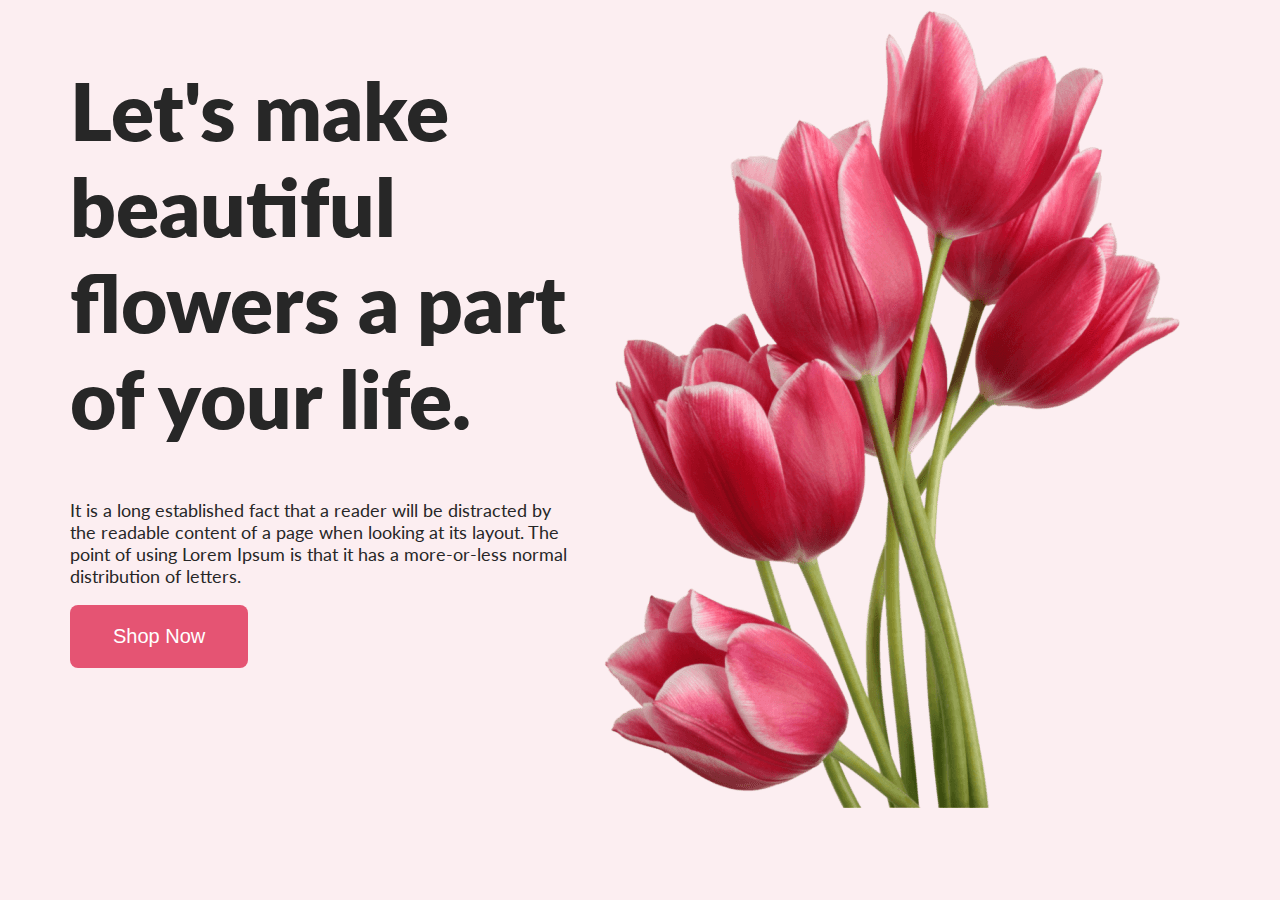
==== index.html @ 2f4981d3 "added all header section" ====
<!DOCTYPE html>
<html lang="en">

<head>
    <meta charset="UTF-8">
    <meta name="viewport" content="width=device-width, initial-scale=1.0">
    <link rel="stylesheet" href="style.css">
    <link rel="preconnect" href="https://fonts.googleapis.com">
    <link rel="preconnect" href="https://fonts.gstatic.com" crossorigin>
    <link
        href="https://fonts.googleapis.com/css2?family=Lato:ital,wght@0,900;1,400;1,700&family=Poppins:wght@800&display=swap"
        rel="stylesheet">
    <title>flower-shop</title>
</head>

<body>
    <main class="main_area">
        <header class="header">
            <div>
                <h1 class="header_title">Let's make beautiful flowers a part of your life.</h1>
                <p class="header_pra">It is a long established fact that a reader will be distracted by the readable content of a page when
                    looking at its layout. The point of using Lorem Ipsum is that it has a more-or-less normal distribution
                    of letters.</p>
                <button class="header_btn">Shop Now</button>
            </div>
            <div>
                <img class="header_img" src="images/pngwing 10.png" alt="">
            </div>
    
        </header>
    
    </main>
</body>

</html>
---- style.css ----
body {
    font-family: 'Lato', sans-serif;
    background: rgba(229, 84, 115, 0.10);
}

.main_area {
   max-width: 1140px;
   margin: 0 auto;
}

.header {
    display: flex;
 
}

.header_title {
    color: #272727;
    font-size: 80px;
    font-weight: 800;
}

.header_pra {
    color: #272727;
    font-size: 18px;
    font-weight: 400;

}

.header_btn {
    color: #FFF;
    font-size: 20px;
    padding: 20px 43px;
    border-radius: 8px;
    background: #E55473;
    border: none;
}

.header_img {
    width: 635px;
    height: 800px;
}
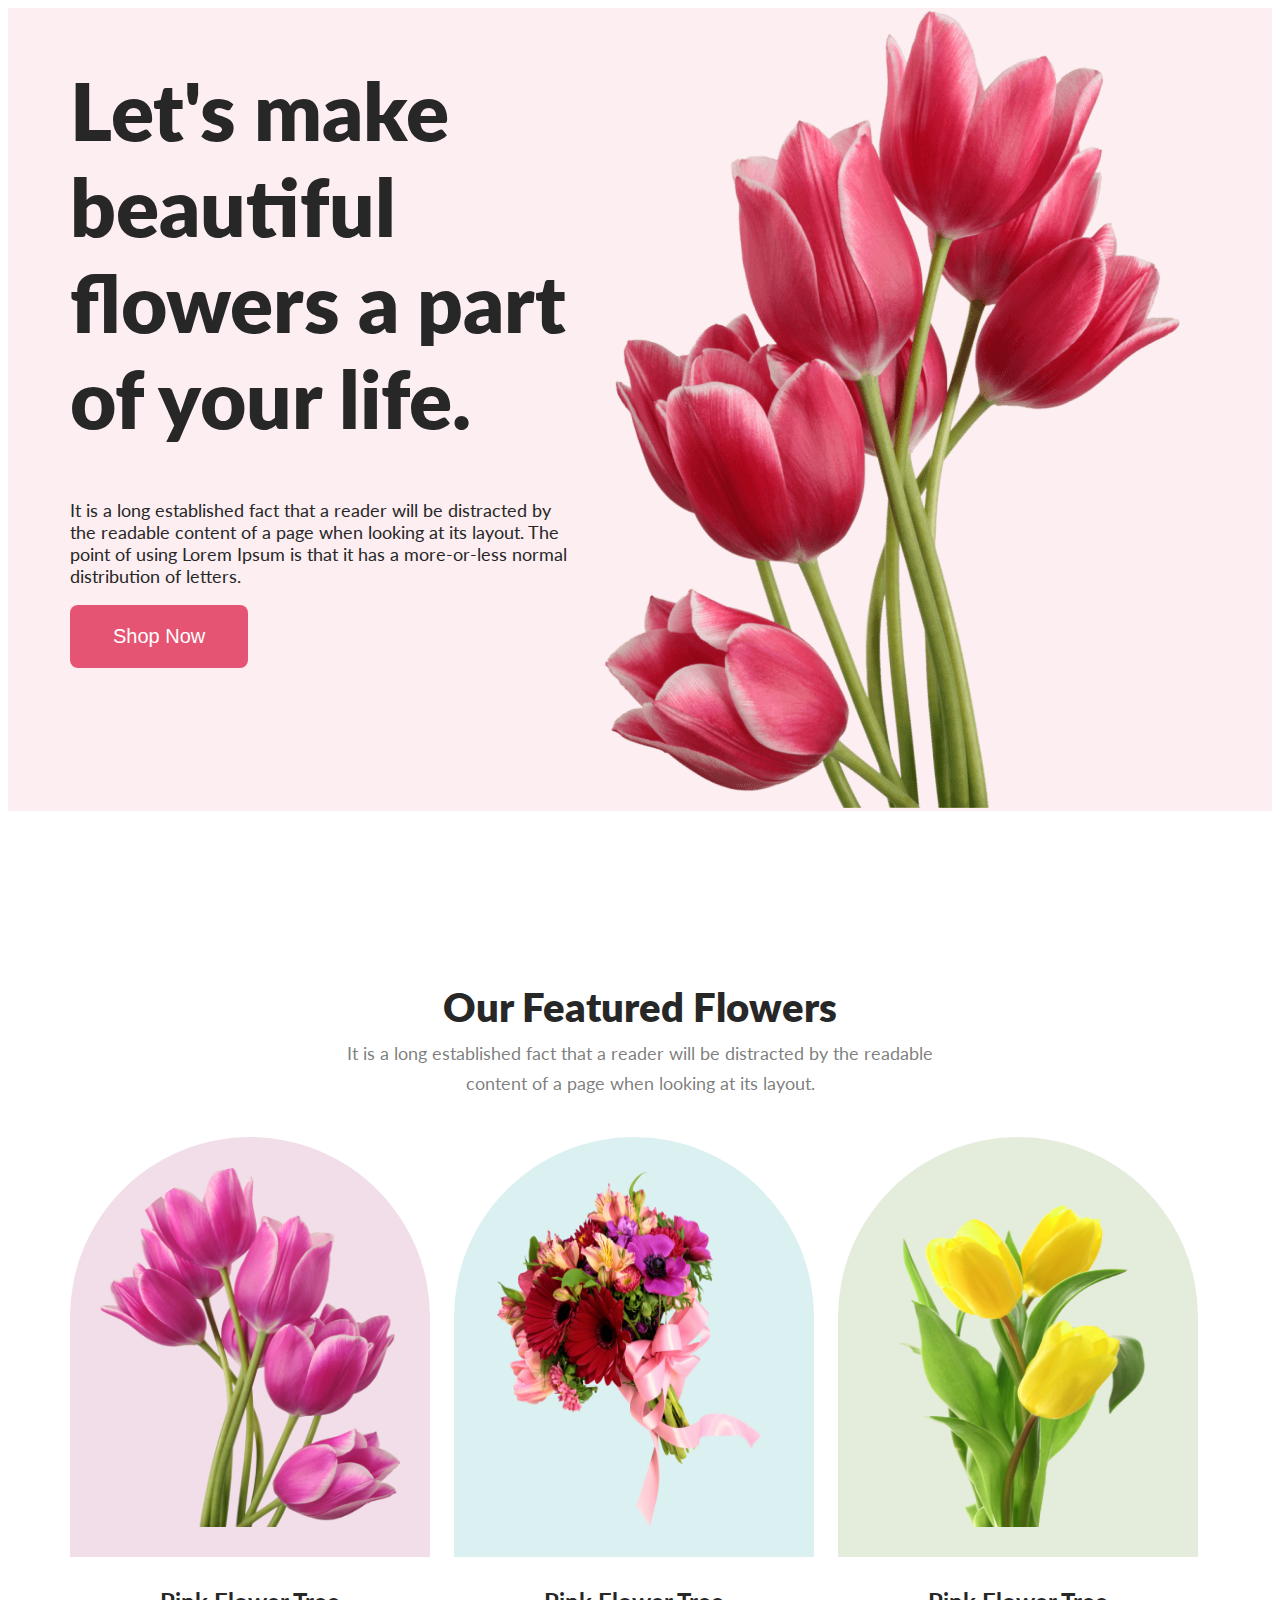
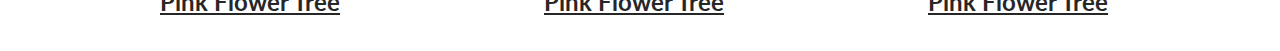
==== commit b60a69d7: "added  Our Featured Flowers section" ====
--- a/index.html
+++ b/index.html
@@ -14,21 +14,54 @@
 </head>
 
 <body>
-    <main class="main_area">
-        <header class="header">
+    <!-- header section area start-->
+    <header class="head">
+        <div class="header">
             <div>
                 <h1 class="header_title">Let's make beautiful flowers a part of your life.</h1>
-                <p class="header_pra">It is a long established fact that a reader will be distracted by the readable content of a page when
-                    looking at its layout. The point of using Lorem Ipsum is that it has a more-or-less normal distribution
+                <p class="header_pra">It is a long established fact that a reader will be distracted by the readable
+                    content of a page when
+                    looking at its layout. The point of using Lorem Ipsum is that it has a more-or-less normal
+                    distribution
                     of letters.</p>
                 <button class="header_btn">Shop Now</button>
             </div>
             <div>
                 <img class="header_img" src="images/pngwing 10.png" alt="">
             </div>
-    
-        </header>
-    
+        </div>
+    </header>
+    <!-- header section area end-->
+
+    <!-- Our Featured Flowers section start-->
+    <main class="main_area">
+        <section class="Featured_section">
+            <div class="Featured_sections">
+                <h3 class="Featured_sections_title">Our Featured Flowers</h3>
+                <p class="Featured_sections_pra">It is a long established fact that a reader will be distracted by the
+                    readable <br> content of a page
+                    when looking at its layout.</p>
+            </div>
+            <div class="Featured_section_image">
+                <div>
+                     <img class="Featured_section_one" src="images/pngwing 6.png" alt="">
+                     <p class="Featured_section_img_pra">Pink Flower Tree</p>
+                </div>
+
+                <div>
+                    <img class="Featured_section_two" src="images/pngwing 5.png" alt="">
+                    <p class="Featured_section_img_pra">Pink Flower Tree</p>
+                </div>
+
+                <div>
+                    <img class="Featured_section_three" src="images/pngwing 7.png" alt="">
+                    <p class="Featured_section_img_pra">Pink Flower Tree</p>
+                </div>
+
+            </div>
+
+        </section>
+
     </main>
 </body>
 
--- a/style.css
+++ b/style.css
@@ -1,17 +1,24 @@
-
 body {
     font-family: 'Lato', sans-serif;
-    background: rgba(229, 84, 115, 0.10);
+
 }
 
 .main_area {
-   max-width: 1140px;
-   margin: 0 auto;
+    max-width: 1140px;
+    margin: 0 auto;
+
+}
+
+.head {
+    background: rgba(229, 84, 115, 0.10);
 }
 
 .header {
     display: flex;
- 
+    max-width: 1140px;
+    margin: 0 auto;
+
+
 }
 
 .header_title {
@@ -39,4 +46,65 @@
 .header_img {
     width: 635px;
     height: 800px;
+}
+
+.Featured_section {
+    margin-top: 172px;
+}
+
+.Featured_sections {
+    text-align: center;
+}
+
+.Featured_sections_title {
+    color: #272727;
+    font-size: 40px;
+    font-weight: 800;
+    margin-bottom: -11px;
+}
+
+.Featured_sections_pra {
+    color: rgba(39, 39, 39, 0.60);
+    font-size: 18px;
+    font-weight: 400;
+    line-height: 30px;
+}
+
+.Featured_section_image {
+    display: flex;
+    gap: 24px;
+    margin-top: 39px;
+}
+
+.Featured_section_one {
+    width: 300px;
+    height: 360px;
+    padding: 30px;
+    border-radius: 300px 300px 0px 0px;
+    background: rgba(167, 33, 98, 0.15);
+}
+
+.Featured_section_two {
+    width: 300px;
+    height: 360px;
+    padding: 30px;
+    border-radius: 300px 300px 0px 0px;
+    background: rgba(5, 151, 160, 0.15);
+}
+
+.Featured_section_three {
+    width: 300px;
+    height: 360px;
+    padding: 30px;
+    border-radius: 300px 300px 0px 0px;
+    background: rgba(71, 125, 17, 0.15);
+}
+
+.Featured_section_img_pra {
+    color: #272727;
+    text-align: center;
+    font-size: 24px;
+    font-weight: 700;
+    line-height: 35px;
+    text-decoration-line: underline;
 }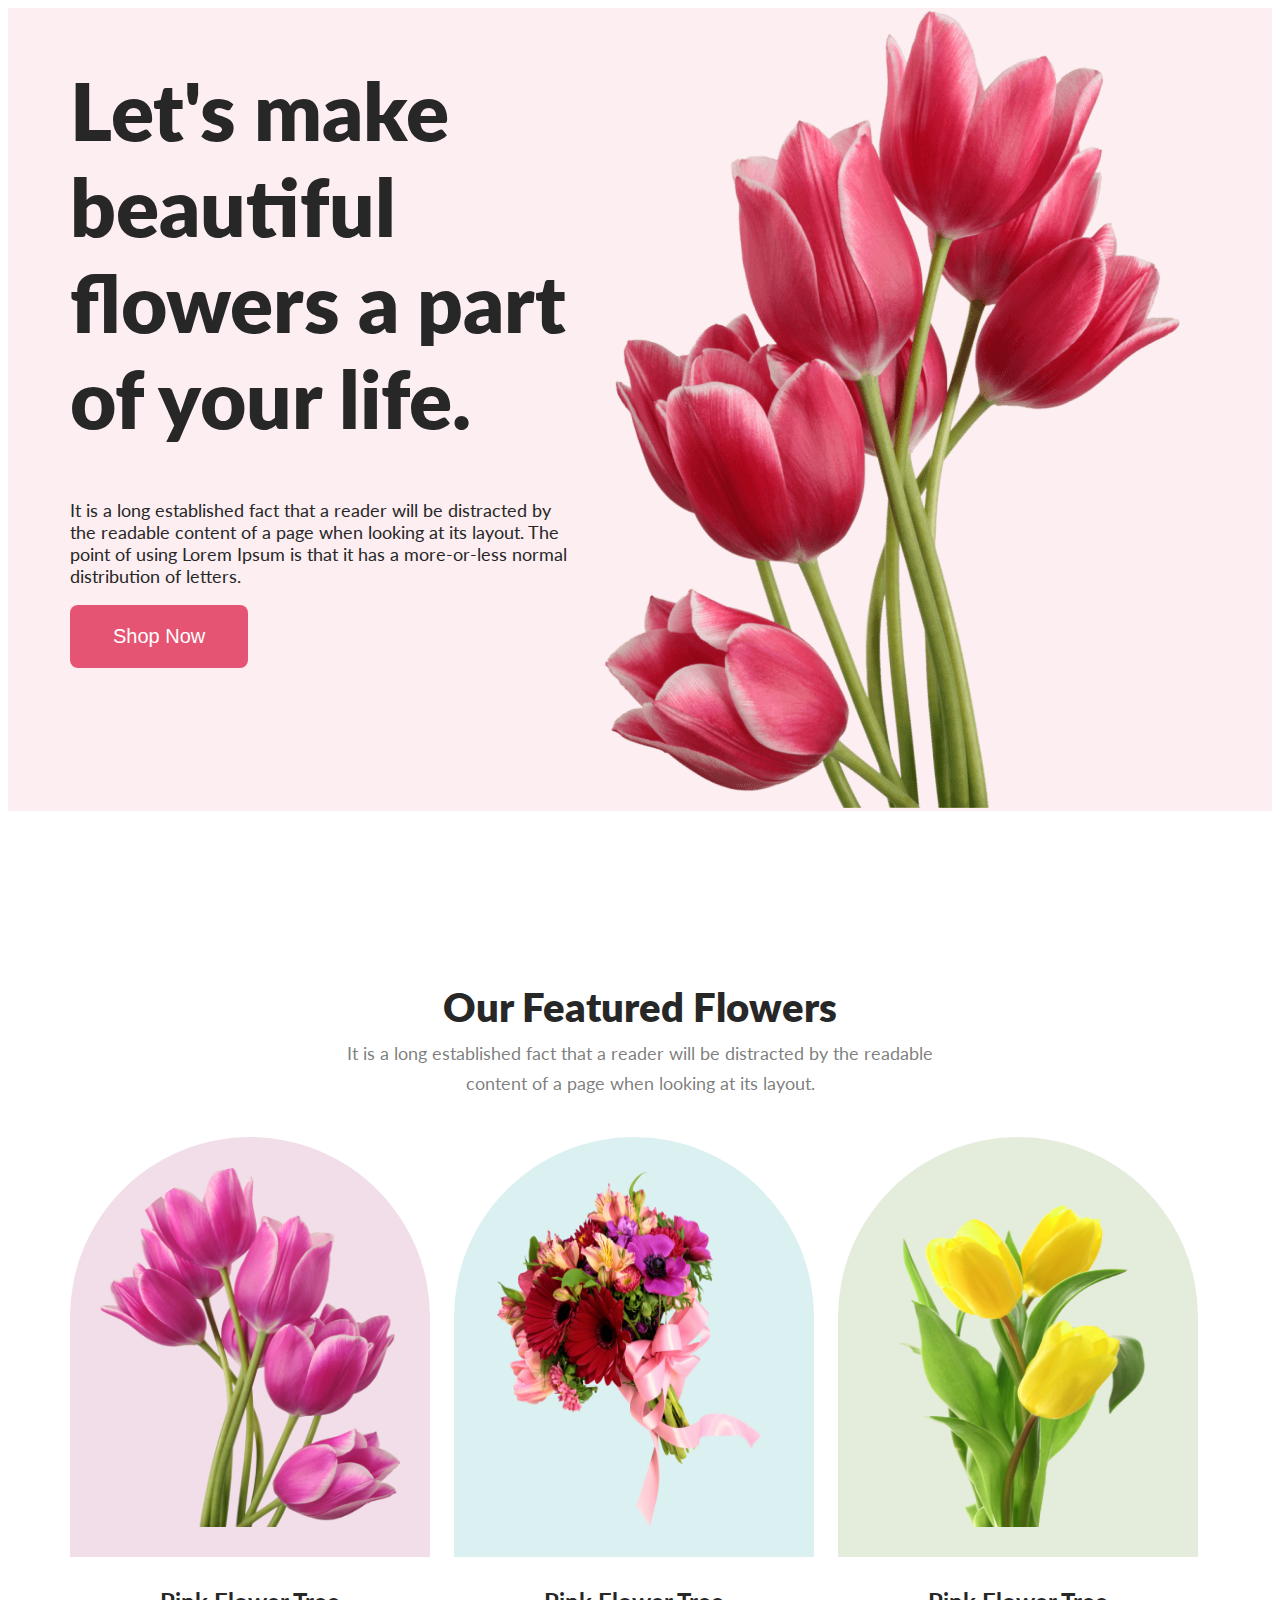
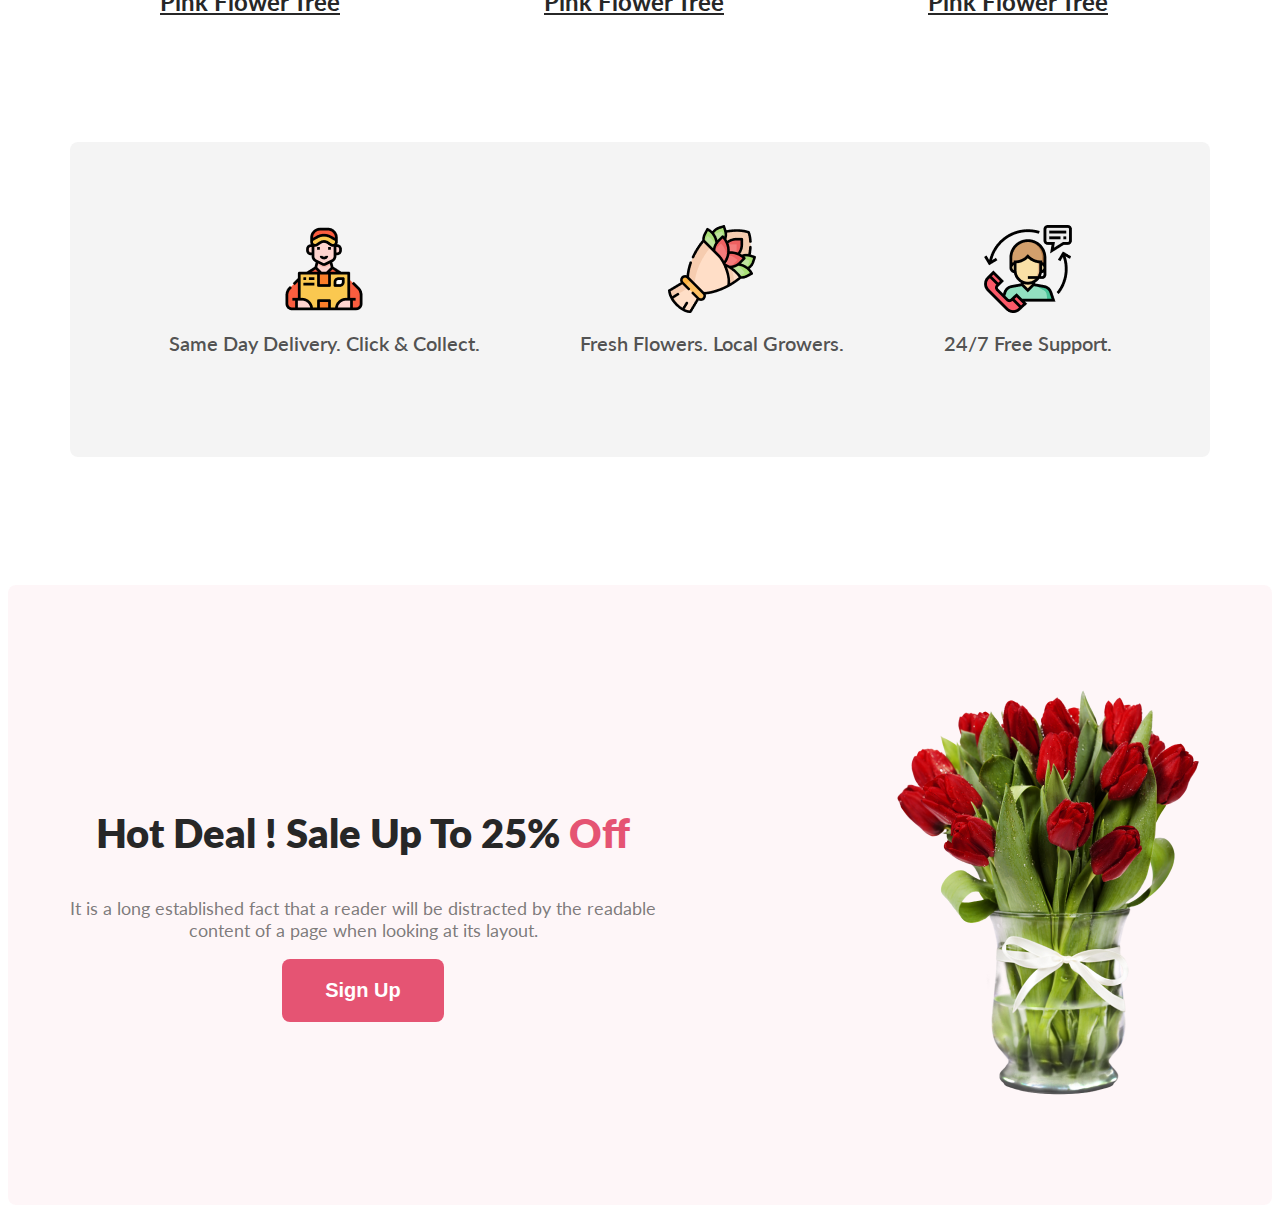
==== commit f2ca7c55: "added Hot Deal section area" ====
--- a/index.html
+++ b/index.html
@@ -44,8 +44,8 @@
             </div>
             <div class="Featured_section_image">
                 <div>
-                     <img class="Featured_section_one" src="images/pngwing 6.png" alt="">
-                     <p class="Featured_section_img_pra">Pink Flower Tree</p>
+                    <img class="Featured_section_one" src="images/pngwing 6.png" alt="">
+                    <p class="Featured_section_img_pra">Pink Flower Tree</p>
                 </div>
 
                 <div>
@@ -57,12 +57,47 @@
                     <img class="Featured_section_three" src="images/pngwing 7.png" alt="">
                     <p class="Featured_section_img_pra">Pink Flower Tree</p>
                 </div>
+            </div>
+        </section>
+        <!-- Our Featured Flowers section end-->
+        <!-- Same Day Delivery section start -->
+        <section class="same_delivery_section">
+            <div class="same_delivery_sections">
+                <div class="same_delivery">
+                    <img class="same_delivery_sections_img" src="images/Group 57.png" alt="">
+                    <p class="same_delivery_sections_pra">Same Day Delivery. Click & Collect.</p>
+                </div>
+                <div class="same_delivery">
+                    <img class="same_delivery_sections_img" src="images/Group 58.png" alt="">
+                    <p class="same_delivery_sections_pra">Fresh Flowers. Local Growers.</p>
+                </div>
+                <div class="same_delivery">
+                    <img class="same_delivery_sections_img" src="images/Group 59.png" alt="">
+                    <p class="same_delivery_sections_pra">24/7 Free Support.</p>
+                </div>
 
             </div>
+        </section>
+        <!-- Same Day Delivery section end -->
+    </main>
+    <!-- Hot Deal section area start  -->
+    <section class="hot_deal">
+        <div class="hot_deals">
+            <div class="hot_deal_area">
+                <h3 class="hot_deal_title">Hot Deal ! Sale Up To 25% <span class="hot_deal_off">Off</span></h3>
+                <p class="hot_deal_pra">It is a long established fact that a reader will be distracted by the readable <br> content of a page
+                    when looking at its layout.</p>
+                <button class="hot_deal_btn">Sign Up</button>
+            </div>
+            <div>
+                <img src="images/pngwing 8.png" alt="">
+            </div>
+        </div>
 
-        </section>
+    </section>
+    <!-- Hot Deal section area end  -->
 
-    </main>
+
 </body>
 
 </html>--- a/style.css
+++ b/style.css
@@ -107,4 +107,83 @@
     font-weight: 700;
     line-height: 35px;
     text-decoration-line: underline;
+}
+
+.same_delivery_section {
+    margin-top: 99px;
+    border-radius: 8px;
+    background: rgba(39, 39, 39, 0.05);
+}
+
+.same_delivery_sections {
+    gap: 100px;
+    height: 315px;
+    display: flex;
+    justify-content: center;
+    align-items: center;
+
+}
+
+.same_delivery {
+    text-align: center;
+}
+
+.same_delivery_sections_img {
+    width: 88px;
+    height: 88px;
+    margin-bottom: -5px;
+}
+
+.same_delivery_sections_pra {
+    color: rgba(39, 39, 39, 0.80);
+    text-align: center;
+    font-size: 20px;
+    font-weight: 600;
+}
+
+.hot_deal {
+    margin-top: 128px;
+    border-radius: 8px;
+    background: rgba(229, 84, 115, 0.05);
+}
+
+.hot_deals {
+    display: flex;
+    height: 620px;
+    max-width: 1140px;
+    margin: 0 auto;
+    justify-content: space-between;
+    align-items: center;
+}
+
+.hot_deal_title {
+    color: #272727;
+    font-size: 40px;
+    font-weight: 800;
+}
+.hot_deal_off {
+   color: #E55473;
+}
+
+.hot_deal_area{
+    text-align: center;
+    
+}
+
+.hot_deal_pra {
+    color: rgba(39, 39, 39, 0.60);
+    text-align: center;
+    font-size: 18px;
+    font-weight: 400;
+}
+
+.hot_deal_btn {
+    color: #FFF;
+    font-size: 20px;
+    font-weight: 700;
+    padding: 20px 43px;
+    border-radius: 8px;
+    background: #E55473;
+    border: none;
+    
 }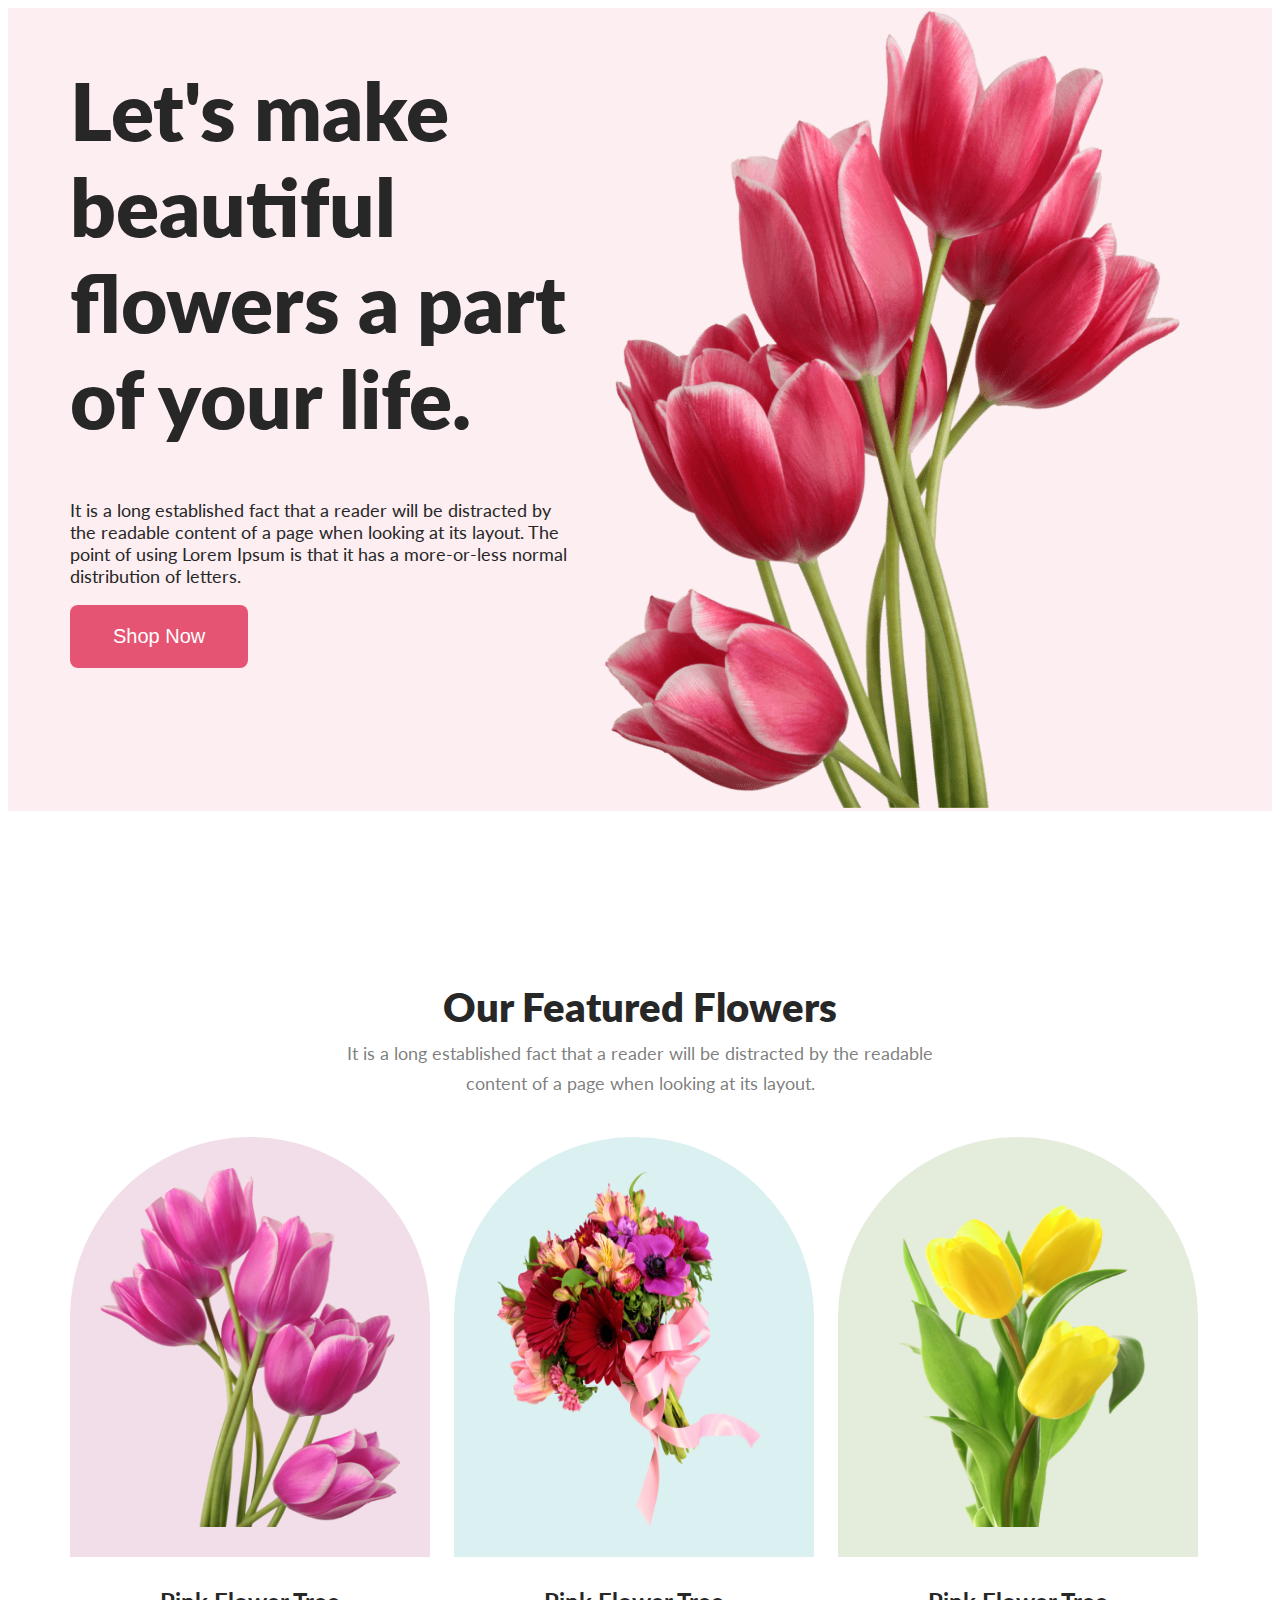
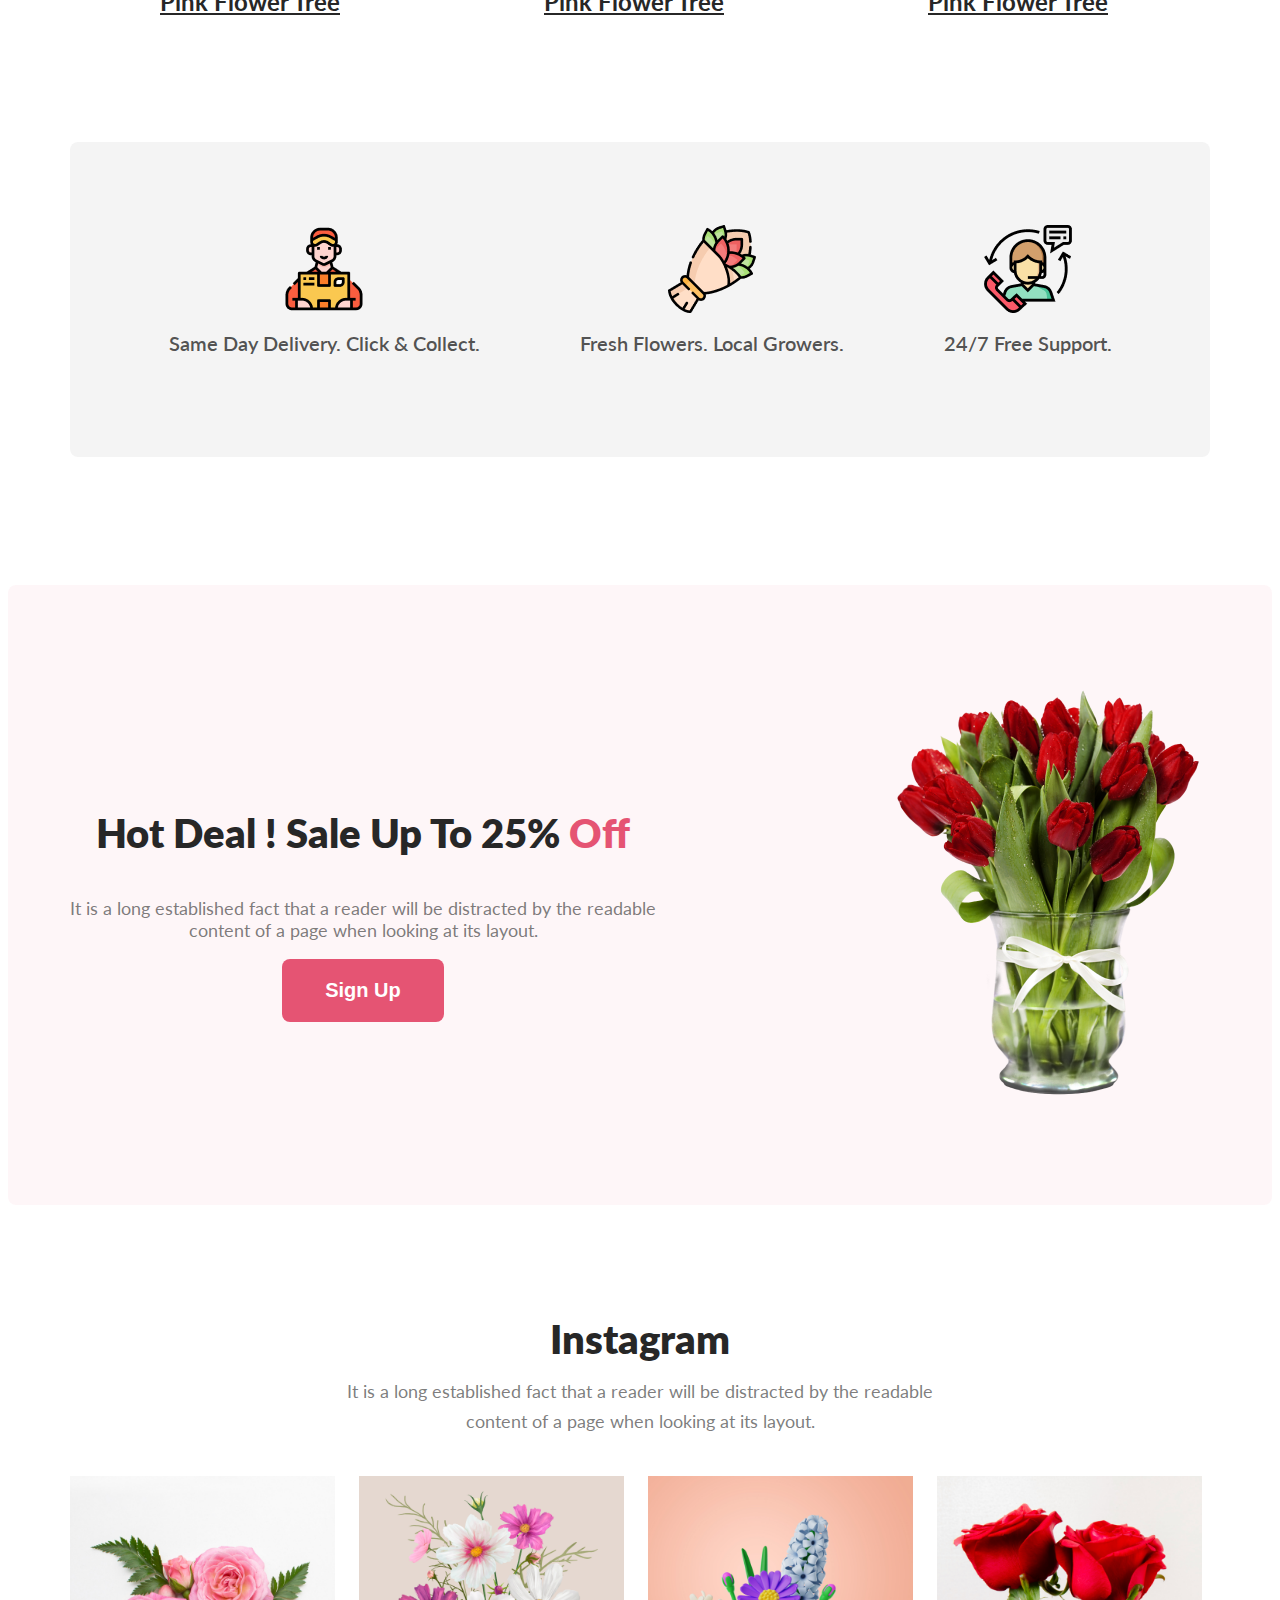
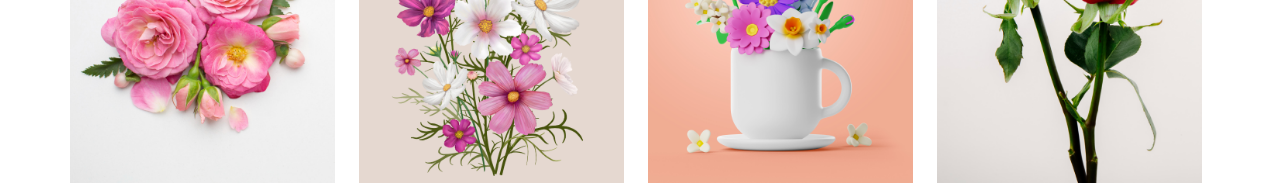
==== commit 0c4c5f8e: "added Instagram section area" ====
--- a/index.html
+++ b/index.html
@@ -97,6 +97,33 @@
     </section>
     <!-- Hot Deal section area end  -->
 
+    <!-- Instagram section area start  -->
+     <section class="instagram_area">
+             <div class="instagram_section">
+                  <h3 class="instagram_section_title">Instagram</h3>
+                  <p class="instagram_section_pra">It is a long established fact that a reader will be distracted by the readable <br> content of a page when looking at its layout.</p>
+             </div>
+             <div class="instagram_section_img">
+                   <div>
+                        <img src="images/Flower 01.png" alt="">
+                   </div>
+                   <div>
+                        <img src="images/Rectangle 4.png" alt="">
+                   </div>
+                   <div>
+                        <img src="images/Rectangle 5.png" alt="">
+                   </div>
+                   <div>
+                        <img src="images/Rectangle 6.png" alt="">
+                   </div>
+             </div>
+     </section>
+    <!-- Instagram section area end  -->
+
+     <!-- Get The Latest Deals section area start  -->
+
+
+     <!-- Get The Latest Deals section area end  -->
 
 </body>
 
--- a/style.css
+++ b/style.css
@@ -186,4 +186,35 @@
     background: #E55473;
     border: none;
     
+}
+.instagram_area{
+    max-width: 1140px;
+    margin: 0 auto;
+}
+.instagram_section{
+    margin-top: 110px;
+}
+.instagram_section_title{
+    color: #272727;
+    text-align: center;
+    font-size: 40px;
+    font-weight: 800;
+    margin-bottom: -5px;
+}
+.instagram_section_pra{
+    color: rgba(39, 39, 39, 0.60);
+    text-align: center;
+    font-size: 18px;
+    font-weight: 400;
+    line-height: 30px;
+    margin-bottom: 40px;
+}
+.instagram_section_img{
+    display: flex;
+    gap: 24px;
+}
+.instagram_section_img img{
+    width: 265px;
+    height: auto;
+  
 }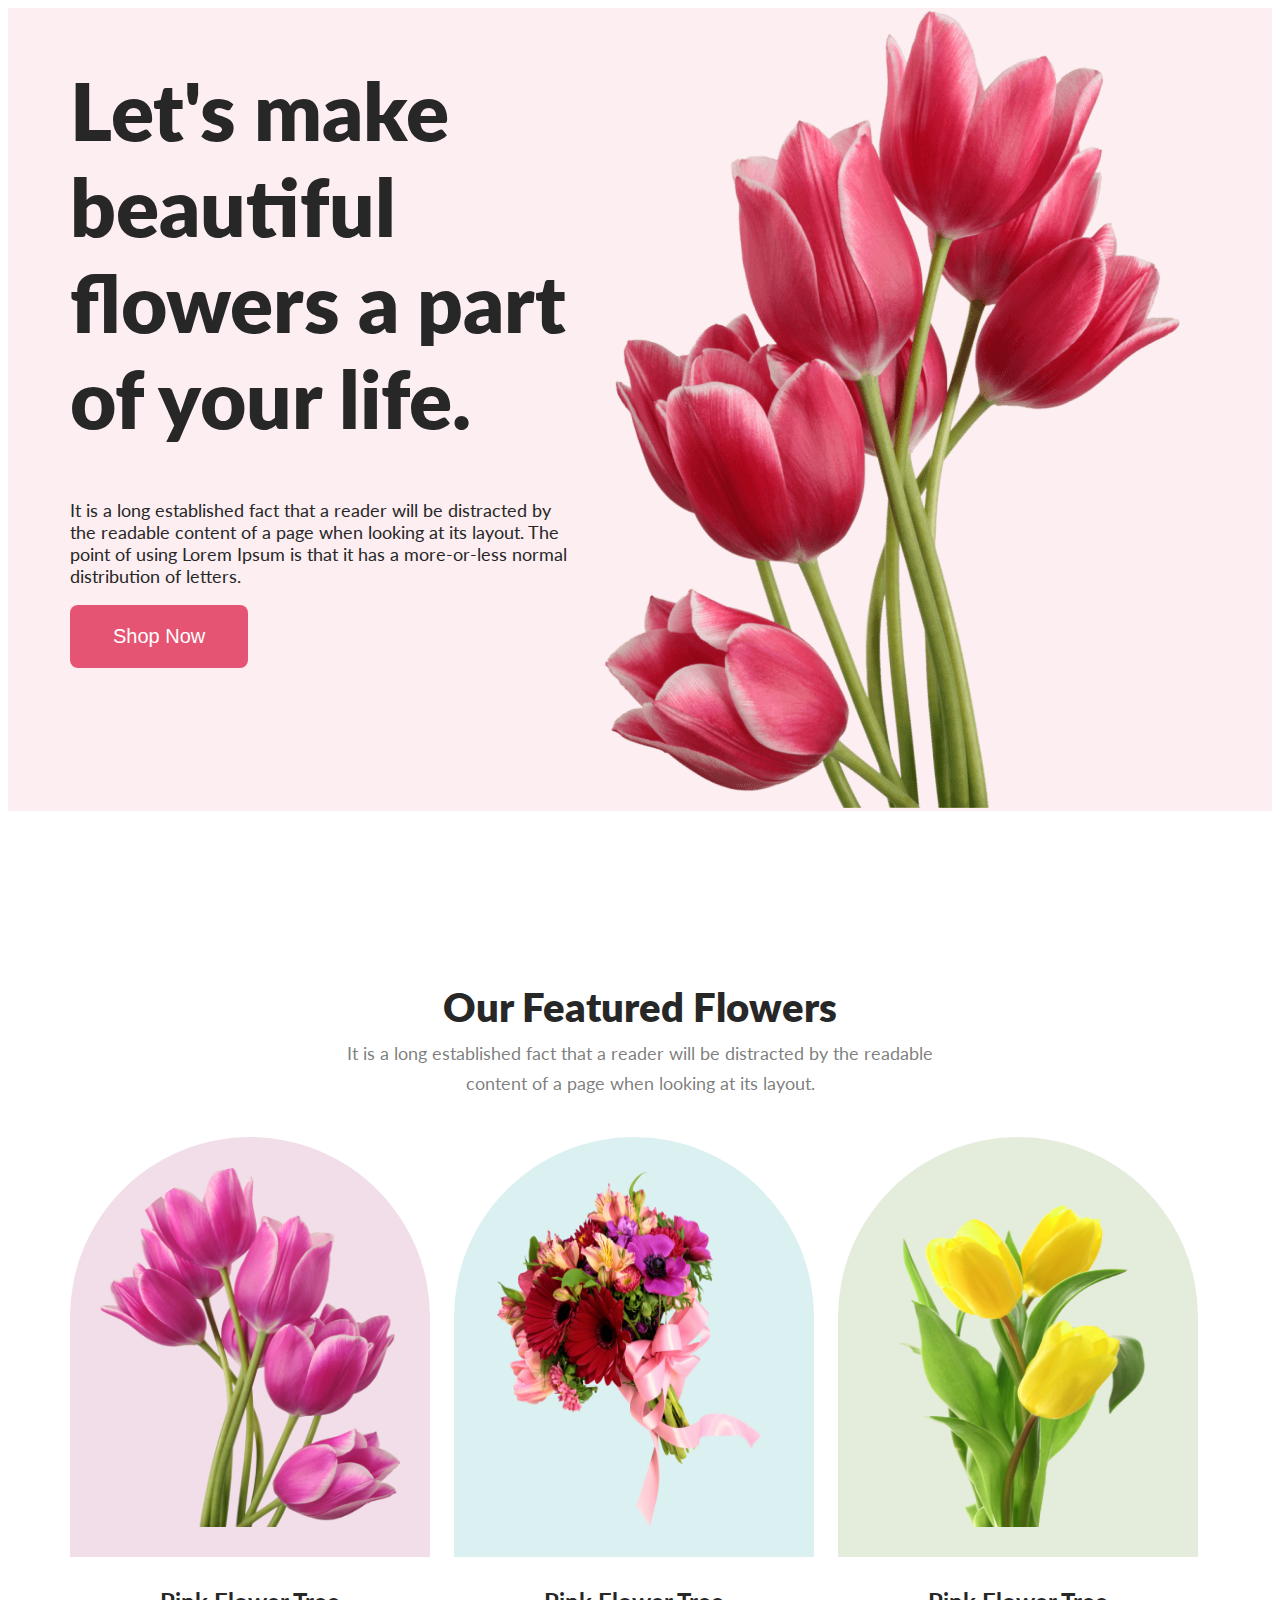
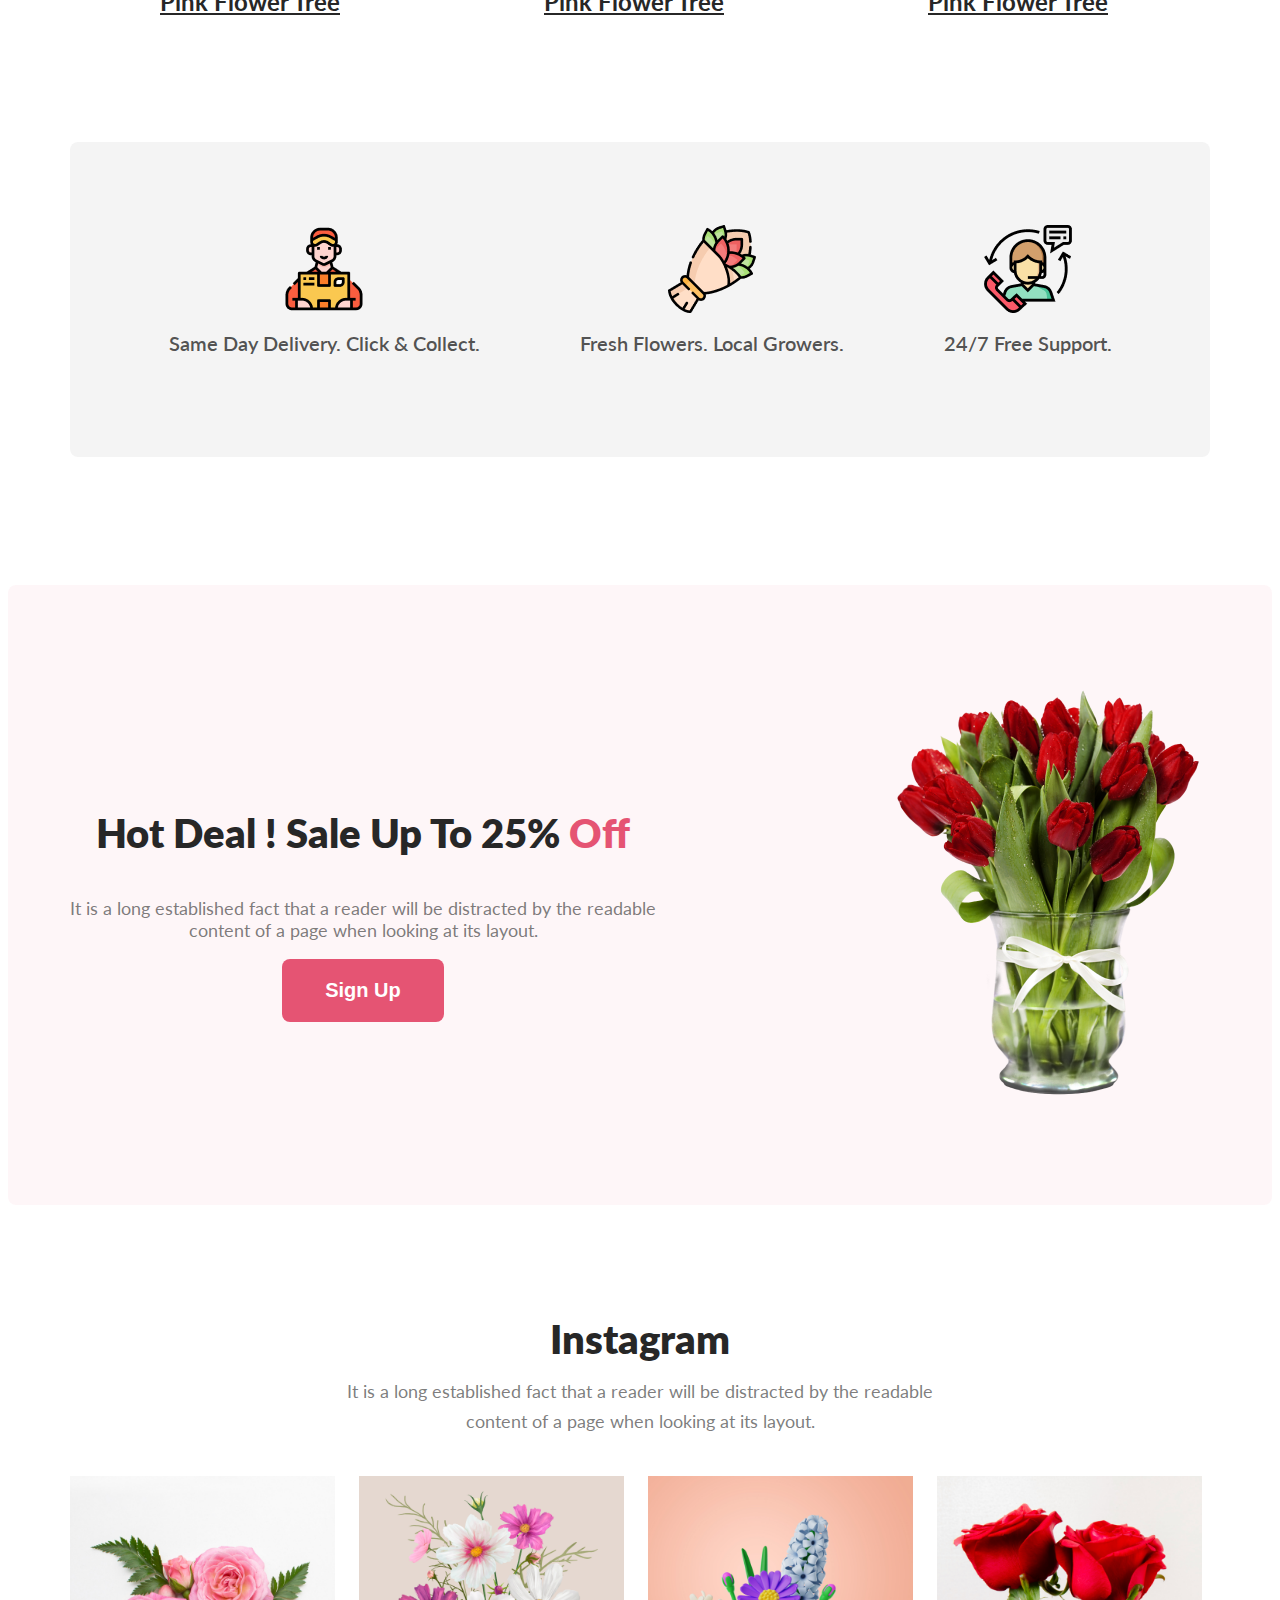
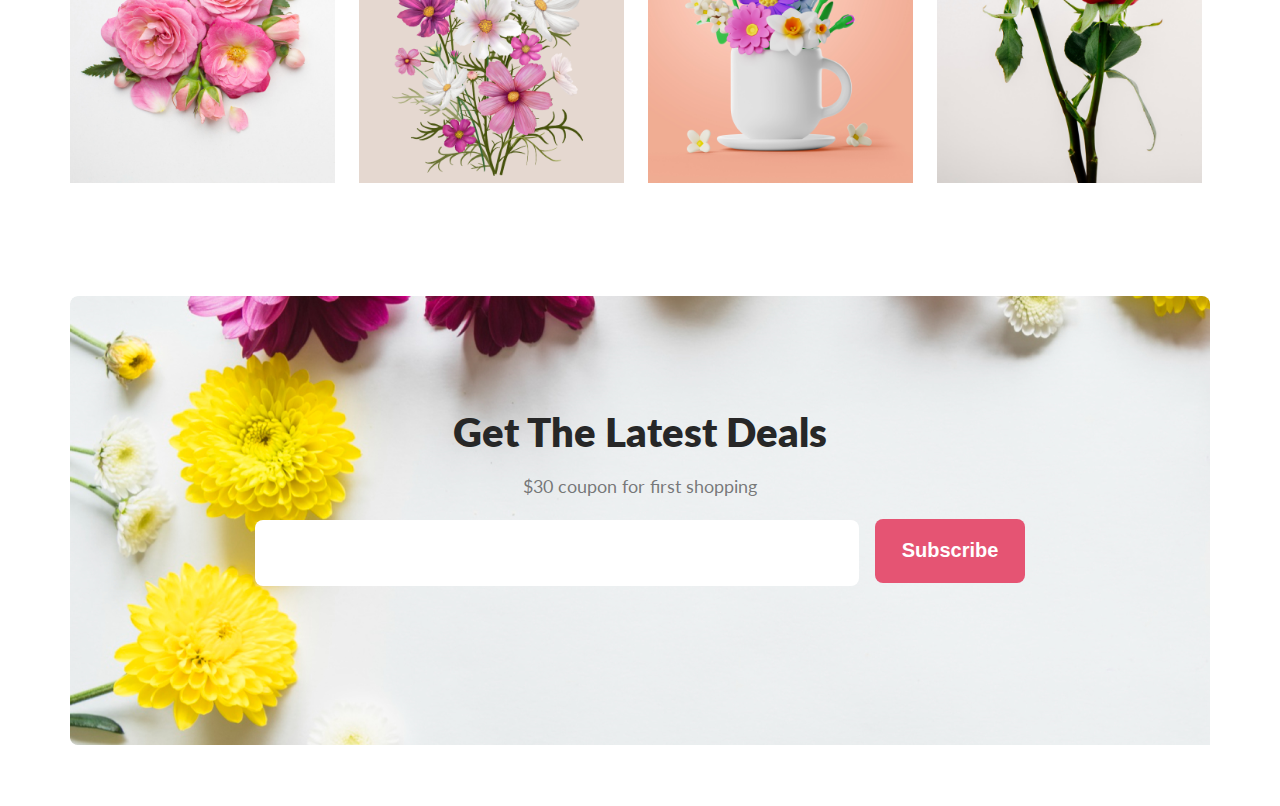
==== commit aeba3a29: "added Get The Latest Deals section" ====
--- a/index.html
+++ b/index.html
@@ -121,8 +121,15 @@
     <!-- Instagram section area end  -->
 
      <!-- Get The Latest Deals section area start  -->
+          <section  class="deals_section">
+                <div class="deals_sections">
+                     <h3 class="deals_section_title">Get The Latest Deals</h3>
+                     <p class="deals_section_pra">$30 coupon for first shopping</p>
+                     <input class="deals_section_imput" type="text">
+                     <button class="deals_section_button">Subscribe</button>
+                </div>
 
-
+          </section>
      <!-- Get The Latest Deals section area end  -->
 
 </body>
--- a/style.css
+++ b/style.css
@@ -161,13 +161,14 @@
     font-size: 40px;
     font-weight: 800;
 }
+
 .hot_deal_off {
-   color: #E55473;
-}
-
-.hot_deal_area{
-    text-align: center;
-    
+    color: #E55473;
+}
+
+.hot_deal_area {
+    text-align: center;
+
 }
 
 .hot_deal_pra {
@@ -185,23 +186,27 @@
     border-radius: 8px;
     background: #E55473;
     border: none;
-    
-}
-.instagram_area{
-    max-width: 1140px;
-    margin: 0 auto;
-}
-.instagram_section{
+
+}
+
+.instagram_area {
+    max-width: 1140px;
+    margin: 0 auto;
+}
+
+.instagram_section {
     margin-top: 110px;
 }
-.instagram_section_title{
+
+.instagram_section_title {
     color: #272727;
     text-align: center;
     font-size: 40px;
     font-weight: 800;
     margin-bottom: -5px;
 }
-.instagram_section_pra{
+
+.instagram_section_pra {
     color: rgba(39, 39, 39, 0.60);
     text-align: center;
     font-size: 18px;
@@ -209,12 +214,66 @@
     line-height: 30px;
     margin-bottom: 40px;
 }
-.instagram_section_img{
+
+.instagram_section_img {
     display: flex;
     gap: 24px;
 }
-.instagram_section_img img{
+
+.instagram_section_img img {
     width: 265px;
     height: auto;
-  
+
+}
+
+.deals_section {
+    max-width: 1140px;
+    margin: 0 auto;
+   
+}
+.deals_sections{
+    margin-top: 110px;
+    text-align: center;
+    height: 440px;
+    border-radius: 8px;
+    background-image: url(images/Rectangle\ 9.png);
+    background-repeat: no-repeat;
+    padding-top: 62px;
+}
+
+.deals_section_title {
+    color: #272727;
+    text-align: center;
+    font-size: 40px;
+    font-weight: 800;
+    margin-top: 50px;
+}
+
+.deals_section_pra {
+    color: rgba(39, 39, 39, 0.60);
+    font-size: 18px;
+    font-weight: 400;
+    line-height: 30px;
+    margin-top: -25px;
+}
+
+.deals_section_imput {
+    width: 600px;
+    height: 64px;
+    flex-shrink: 0;
+    border-radius: 8px;
+    background: #FFF;
+    border: none;
+}
+
+.deals_section_button {
+    color: #FFF;
+    font-size: 20px;
+    font-weight: 700;
+    width: 150px;
+    height: 64px;
+    border-radius: 8px;
+    background: #E55473;
+    border: none;
+    margin-left: 12px;
 }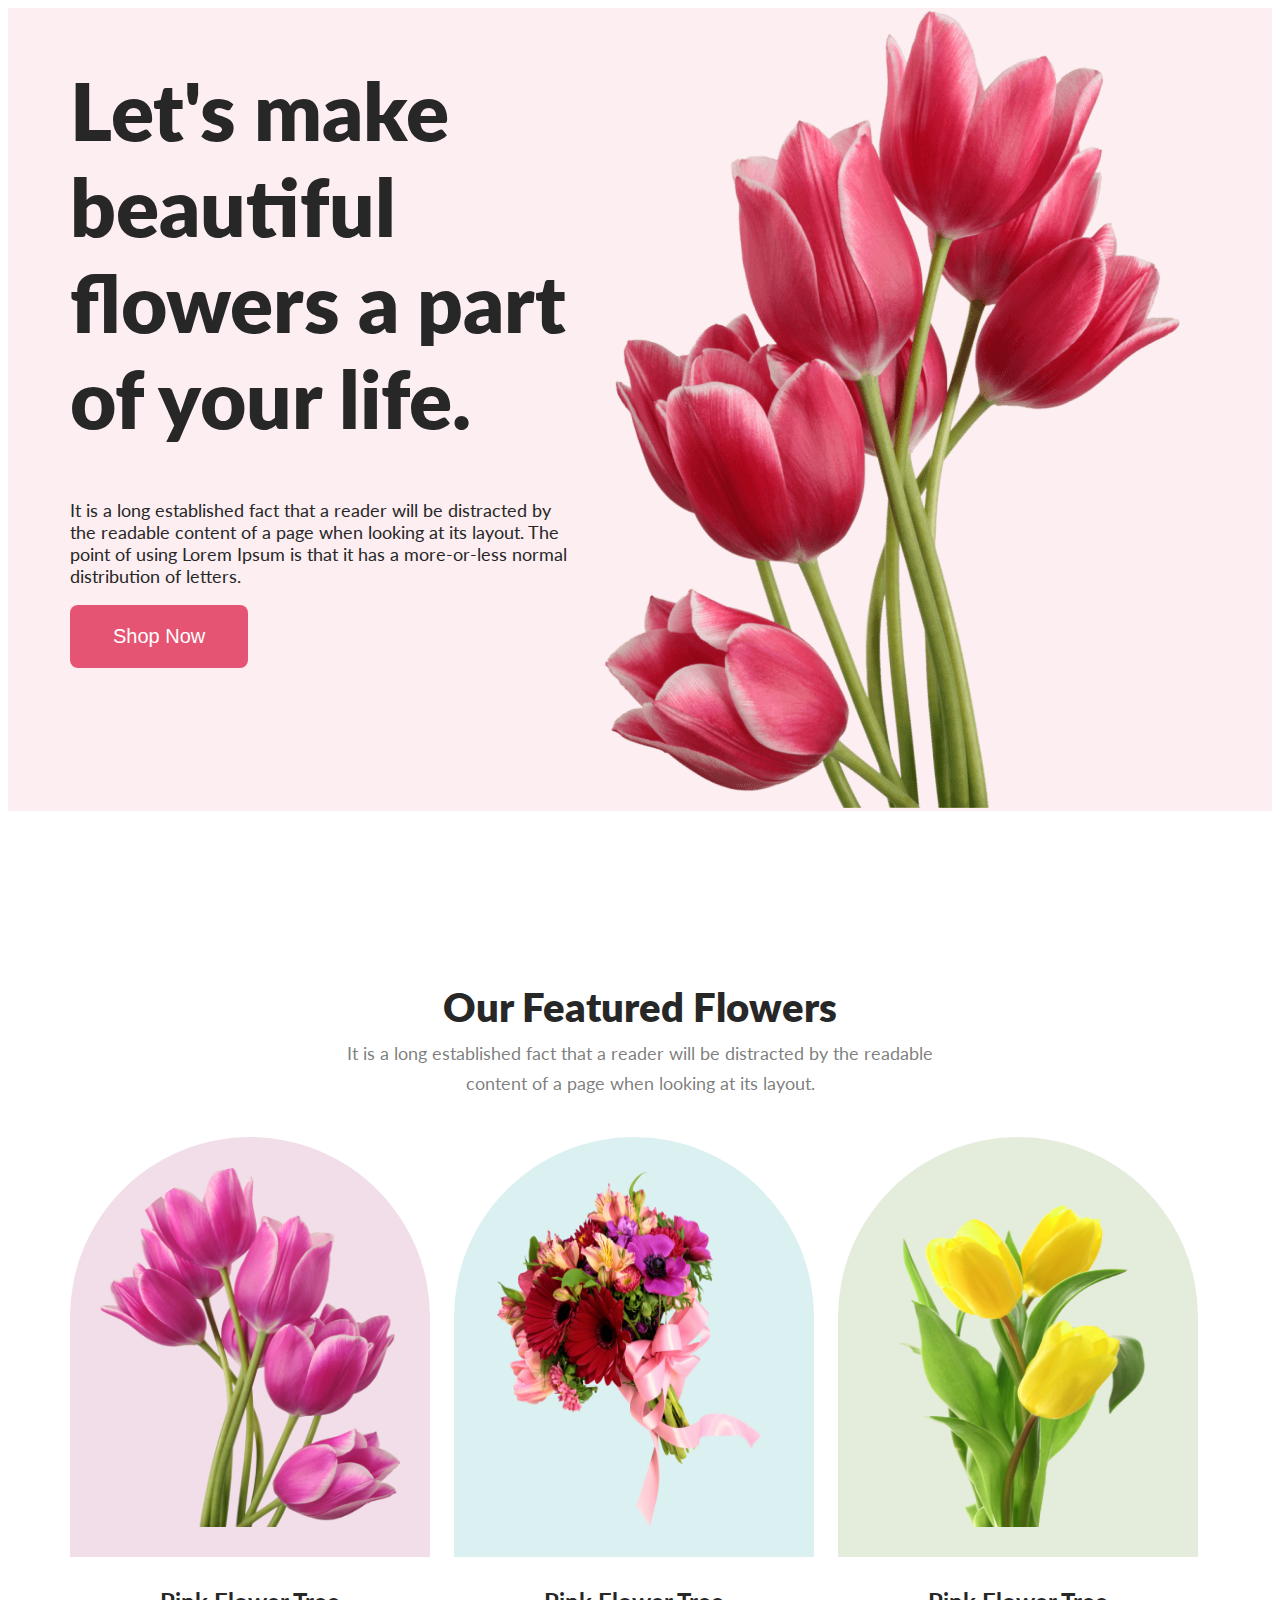
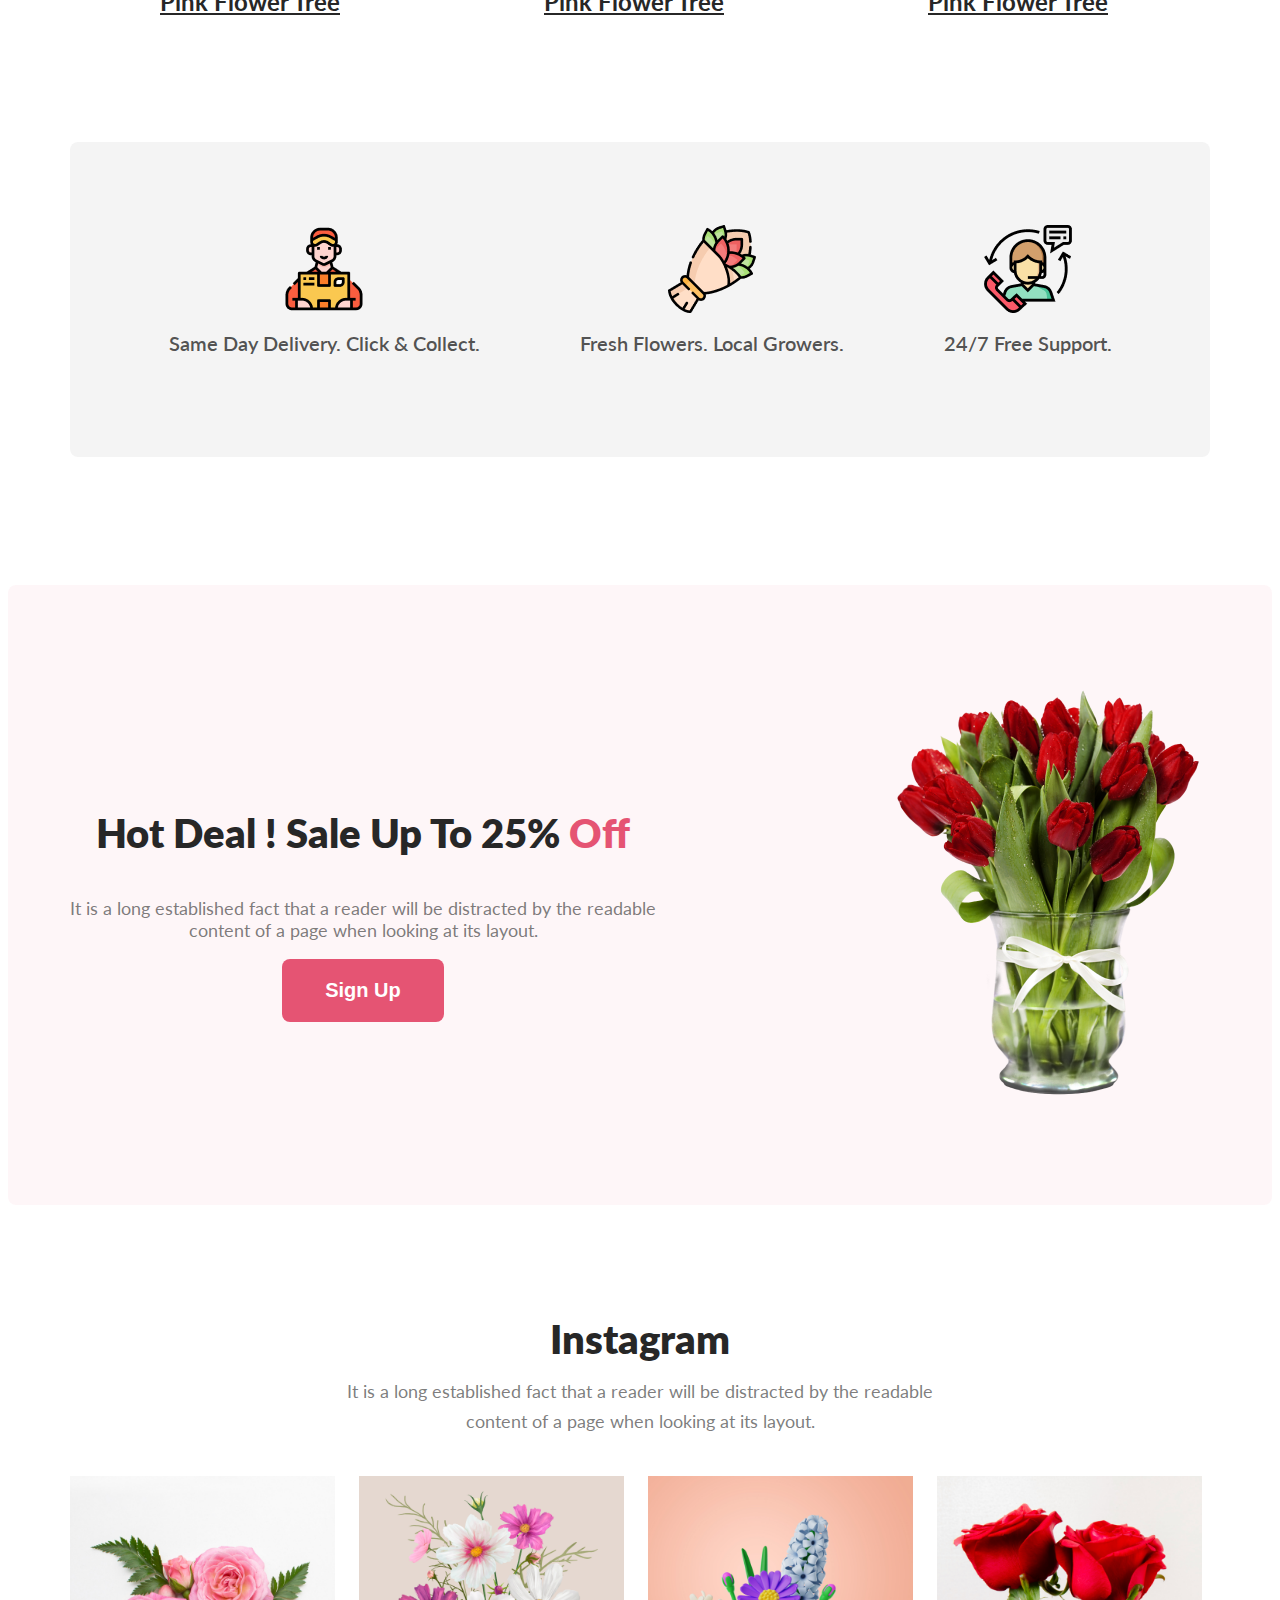
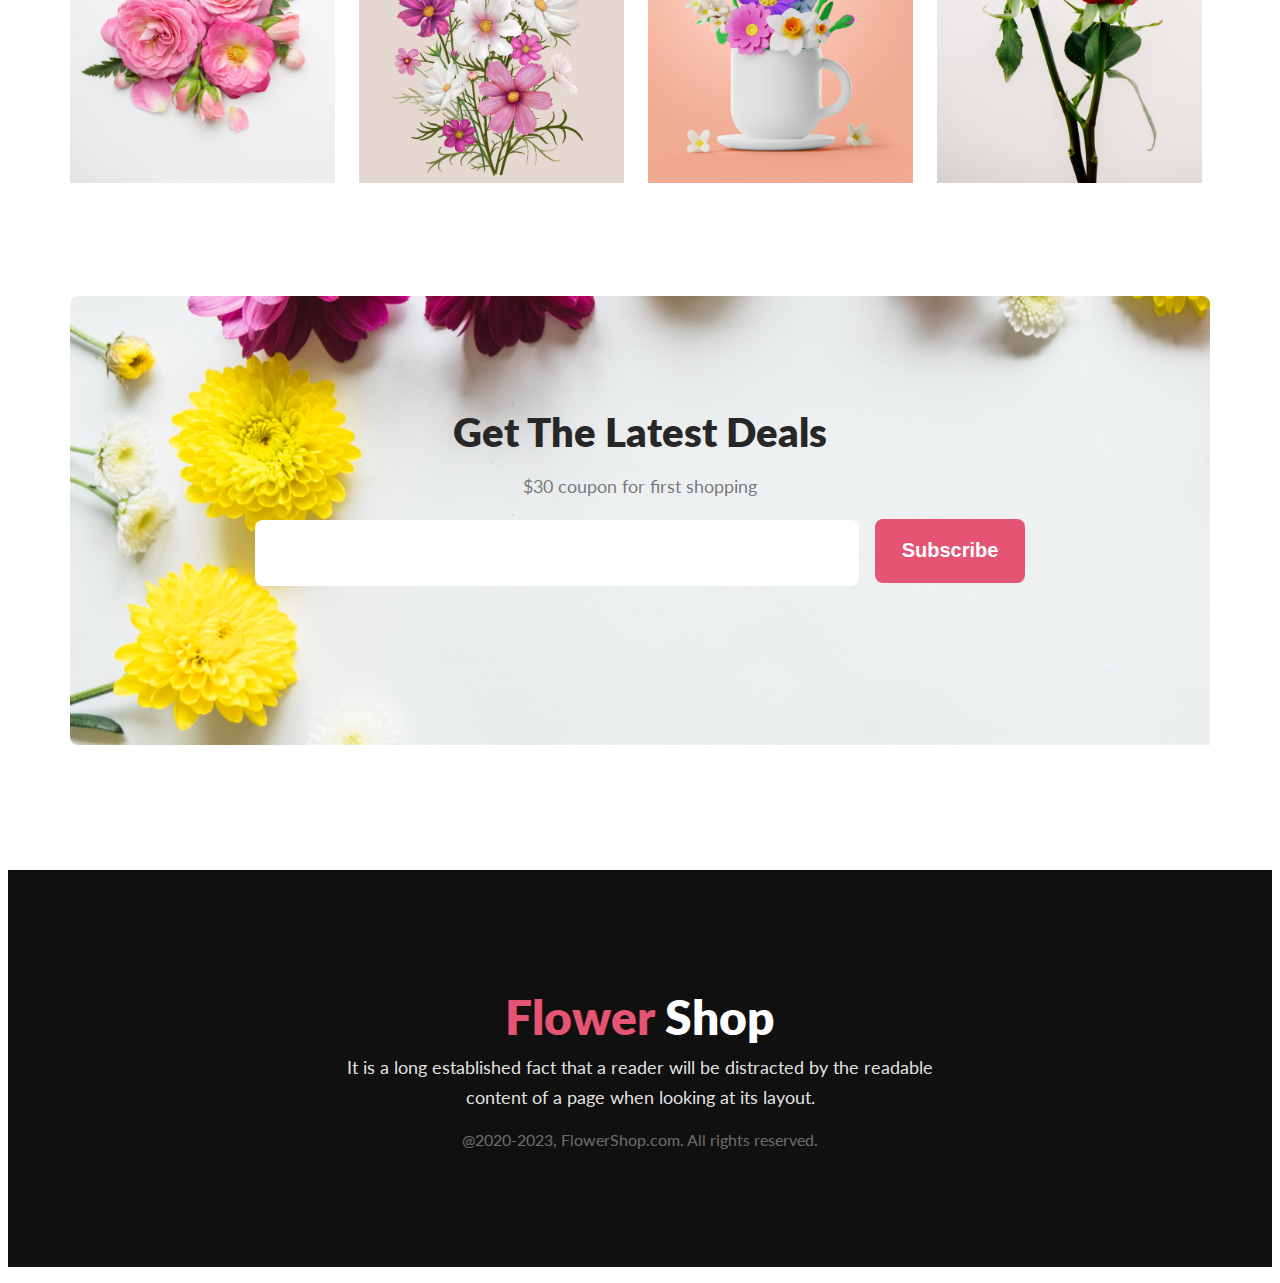
==== commit d86b2212: "added footer section area" ====
--- a/index.html
+++ b/index.html
@@ -85,8 +85,10 @@
         <div class="hot_deals">
             <div class="hot_deal_area">
                 <h3 class="hot_deal_title">Hot Deal ! Sale Up To 25% <span class="hot_deal_off">Off</span></h3>
-                <p class="hot_deal_pra">It is a long established fact that a reader will be distracted by the readable <br> content of a page
-                    when looking at its layout.</p>
+                <p class="hot_deal_pra">It is a long established fact that a reader will be distracted by the readable
+                    <br> content of a page
+                    when looking at its layout.
+                </p>
                 <button class="hot_deal_btn">Sign Up</button>
             </div>
             <div>
@@ -98,39 +100,51 @@
     <!-- Hot Deal section area end  -->
 
     <!-- Instagram section area start  -->
-     <section class="instagram_area">
-             <div class="instagram_section">
-                  <h3 class="instagram_section_title">Instagram</h3>
-                  <p class="instagram_section_pra">It is a long established fact that a reader will be distracted by the readable <br> content of a page when looking at its layout.</p>
-             </div>
-             <div class="instagram_section_img">
-                   <div>
-                        <img src="images/Flower 01.png" alt="">
-                   </div>
-                   <div>
-                        <img src="images/Rectangle 4.png" alt="">
-                   </div>
-                   <div>
-                        <img src="images/Rectangle 5.png" alt="">
-                   </div>
-                   <div>
-                        <img src="images/Rectangle 6.png" alt="">
-                   </div>
-             </div>
-     </section>
+    <section class="instagram_area">
+        <div class="instagram_section">
+            <h3 class="instagram_section_title">Instagram</h3>
+            <p class="instagram_section_pra">It is a long established fact that a reader will be distracted by the
+                readable <br> content of a page when looking at its layout.</p>
+        </div>
+        <div class="instagram_section_img">
+            <div>
+                <img src="images/Flower 01.png" alt="">
+            </div>
+            <div>
+                <img src="images/Rectangle 4.png" alt="">
+            </div>
+            <div>
+                <img src="images/Rectangle 5.png" alt="">
+            </div>
+            <div>
+                <img src="images/Rectangle 6.png" alt="">
+            </div>
+        </div>
+    </section>
     <!-- Instagram section area end  -->
 
-     <!-- Get The Latest Deals section area start  -->
-          <section  class="deals_section">
-                <div class="deals_sections">
-                     <h3 class="deals_section_title">Get The Latest Deals</h3>
-                     <p class="deals_section_pra">$30 coupon for first shopping</p>
-                     <input class="deals_section_imput" type="text">
-                     <button class="deals_section_button">Subscribe</button>
-                </div>
+    <!-- Get The Latest Deals section area start  -->
+    <section class="deals_section">
+        <div class="deals_sections">
+            <h3 class="deals_section_title">Get The Latest Deals</h3>
+            <p class="deals_section_pra">$30 coupon for first shopping</p>
+            <input class="deals_section_imput" type="text">
+            <button class="deals_section_button">Subscribe</button>
+        </div>
 
-          </section>
-     <!-- Get The Latest Deals section area end  -->
+    </section>
+    <!-- Get The Latest Deals section area end  -->
+
+    <!-- footer section area start  -->
+    <footer class="footer_area">
+        <div class="footer_areas">
+            <h3 class="footer_title">Flower <span class="footer_shop">Shop</span> </h3>
+            <p class="footer_pra_one">It is a long established fact that a reader will be distracted by the readable <br> content of a
+                page when looking at its layout.</p>
+            <p class="footer_pra_two">@2020-2023, FlowerShop.com. All rights reserved. </p>
+        </div>
+    </footer>
+    <!-- footer section area end  -->
 
 </body>
 
--- a/style.css
+++ b/style.css
@@ -276,4 +276,38 @@
     background: #E55473;
     border: none;
     margin-left: 12px;
+}
+.footer_area{
+    background: #111010;
+}
+.footer_areas{
+    text-align: center;
+    max-width: 1140px;
+    margin: 0 auto;
+    margin-top: 72px;
+}
+.footer_title{
+    color: #E55473;
+    font-size: 48px;
+    font-weight: 800;
+   padding-top: 118px;
+   margin-bottom: -11px;
+}
+.footer_shop{
+   color: #FFF;
+   
+}
+.footer_pra_one{
+    color: rgba(255, 255, 255, 0.90);
+    font-family: Lato;
+    font-size: 18px;
+    font-weight: 400;
+    line-height: 30px;
+}
+.footer_pra_two{
+    color: rgba(255, 255, 255, 0.40);
+    font-family: Lato;
+    font-size: 16px;
+    font-weight: 400;
+    padding-bottom: 118px;
 }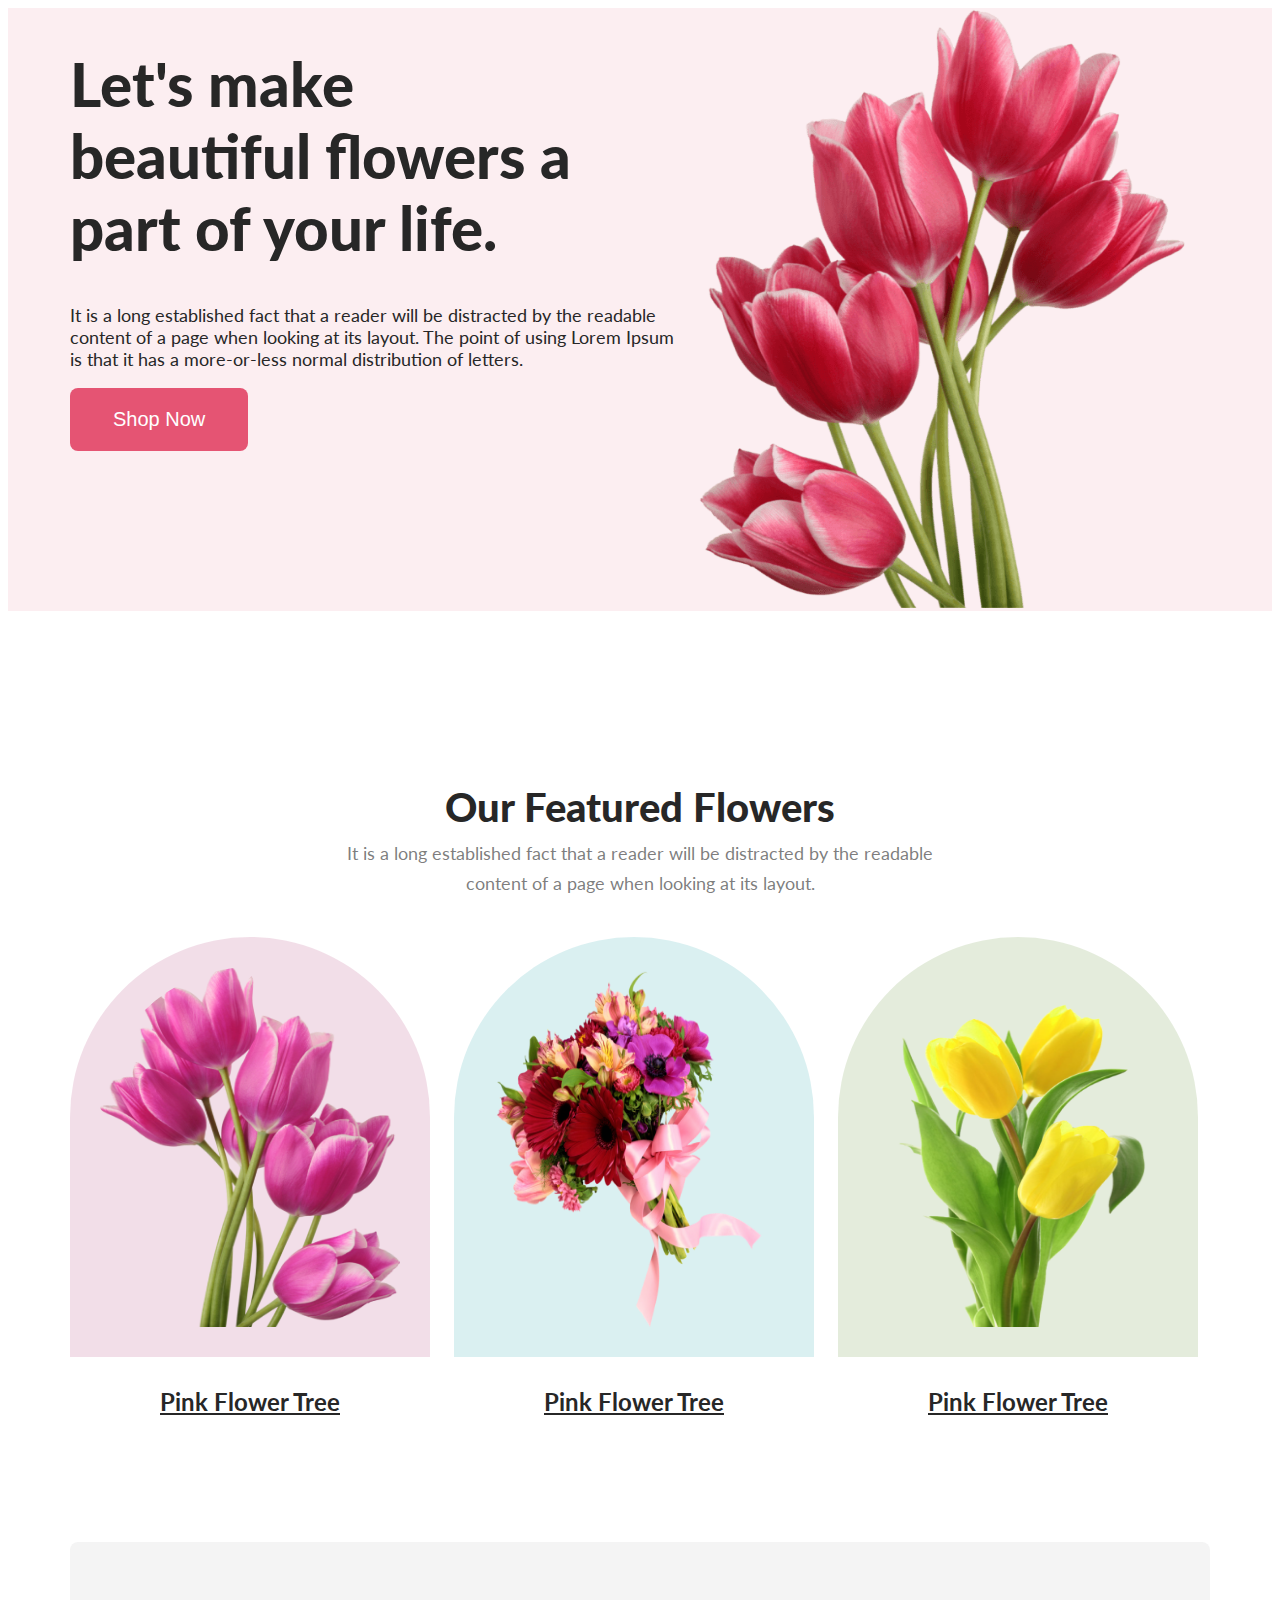
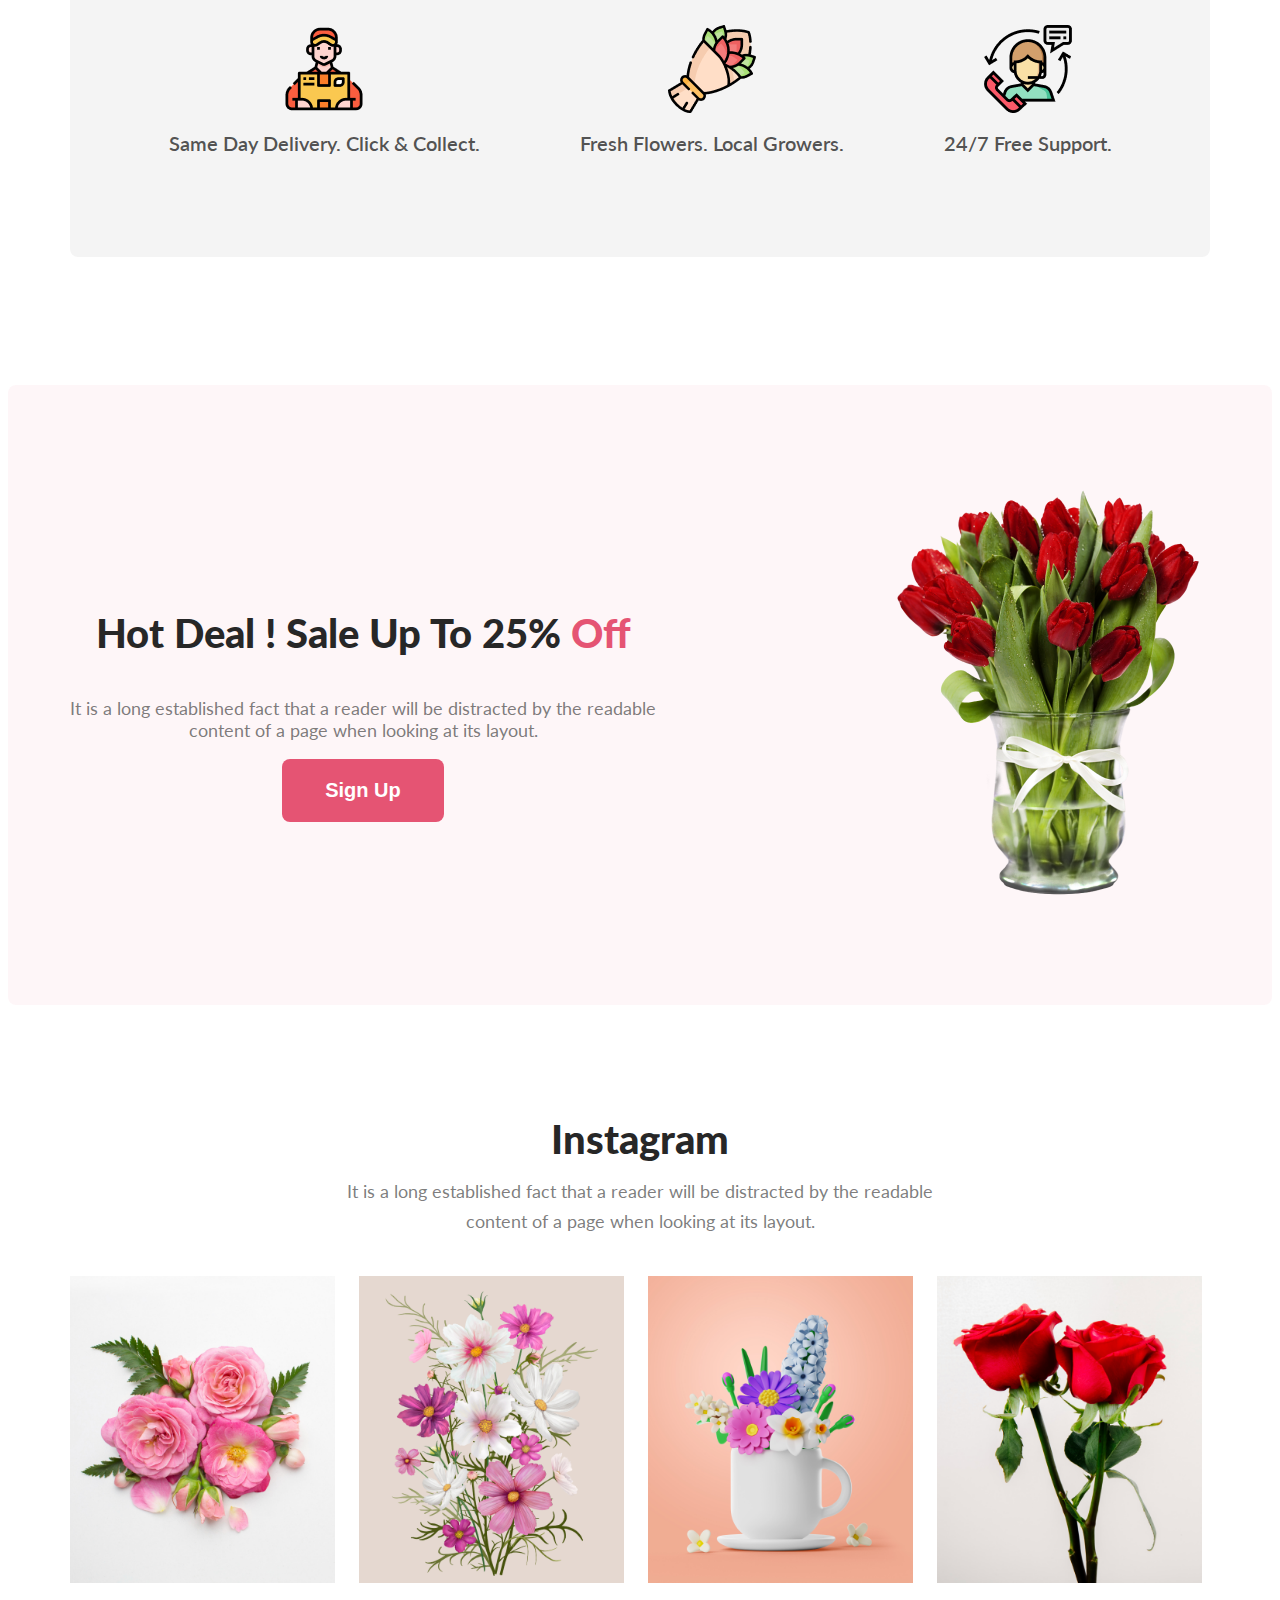
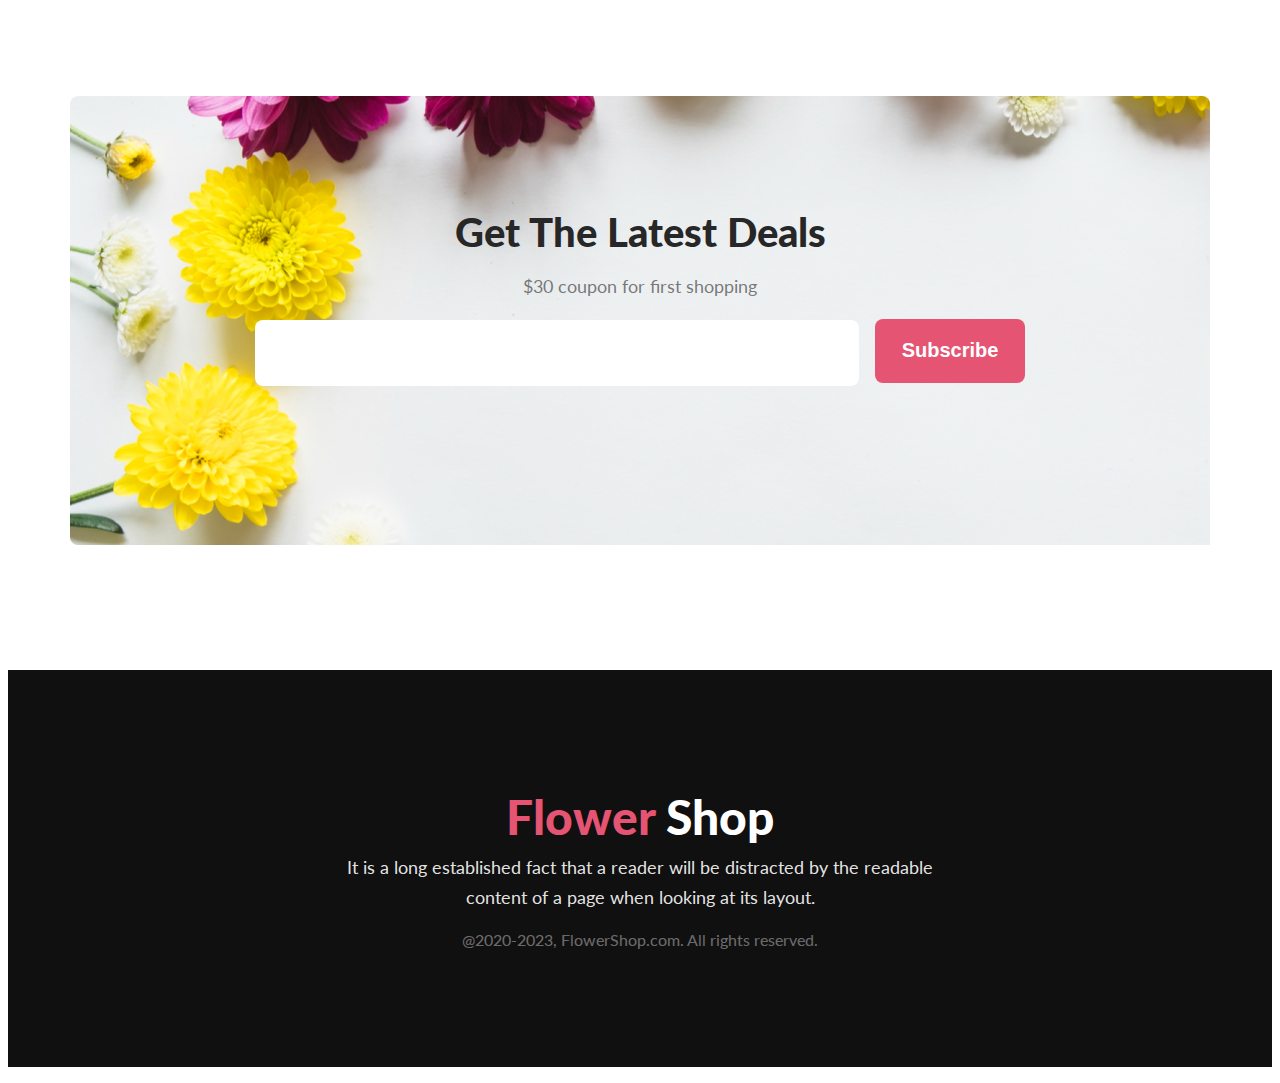
==== commit cea046b9: "added some file" ====
--- a/index.html
+++ b/index.html
@@ -7,9 +7,7 @@
     <link rel="stylesheet" href="style.css">
     <link rel="preconnect" href="https://fonts.googleapis.com">
     <link rel="preconnect" href="https://fonts.gstatic.com" crossorigin>
-    <link
-        href="https://fonts.googleapis.com/css2?family=Lato:ital,wght@0,900;1,400;1,700&family=Poppins:wght@800&display=swap"
-        rel="stylesheet">
+    <link href="https://fonts.googleapis.com/css2?family=Lato:wght@400;700;900&display=swap" rel="stylesheet">
     <title>flower-shop</title>
 </head>
 
@@ -18,7 +16,7 @@
     <header class="head">
         <div class="header">
             <div>
-                <h1 class="header_title">Let's make beautiful flowers a part of your life.</h1>
+                <h1 class="header_title">Let's make <br> beautiful flowers a <br> part of your life.</h1>
                 <p class="header_pra">It is a long established fact that a reader will be distracted by the readable
                     content of a page when
                     looking at its layout. The point of using Lorem Ipsum is that it has a more-or-less normal
@@ -139,7 +137,8 @@
     <footer class="footer_area">
         <div class="footer_areas">
             <h3 class="footer_title">Flower <span class="footer_shop">Shop</span> </h3>
-            <p class="footer_pra_one">It is a long established fact that a reader will be distracted by the readable <br> content of a
+            <p class="footer_pra_one">It is a long established fact that a reader will be distracted by the readable
+                <br> content of a
                 page when looking at its layout.</p>
             <p class="footer_pra_two">@2020-2023, FlowerShop.com. All rights reserved. </p>
         </div>
--- a/style.css
+++ b/style.css
@@ -23,8 +23,8 @@
 
 .header_title {
     color: #272727;
-    font-size: 80px;
-    font-weight: 800;
+    font-size: 60px;
+    font-weight: 900;
 }
 
 .header_pra {
@@ -44,8 +44,8 @@
 }
 
 .header_img {
-    width: 635px;
-    height: 800px;
+    width: 535px;
+    height: 600px;
 }
 
 .Featured_section {
@@ -59,7 +59,7 @@
 .Featured_sections_title {
     color: #272727;
     font-size: 40px;
-    font-weight: 800;
+    font-weight: 900;
     margin-bottom: -11px;
 }
 
@@ -159,7 +159,7 @@
 .hot_deal_title {
     color: #272727;
     font-size: 40px;
-    font-weight: 800;
+    font-weight: 900;
 }
 
 .hot_deal_off {
@@ -202,7 +202,7 @@
     color: #272727;
     text-align: center;
     font-size: 40px;
-    font-weight: 800;
+    font-weight: 900;
     margin-bottom: -5px;
 }
 
@@ -221,17 +221,23 @@
 }
 
 .instagram_section_img img {
+ 
     width: 265px;
     height: auto;
-
+}
+
+.instagram_section_img img:hover {
+   transform: scale(1.1);
+   z-index: 0.5;
 }
 
 .deals_section {
     max-width: 1140px;
     margin: 0 auto;
-   
-}
-.deals_sections{
+
+}
+
+.deals_sections {
     margin-top: 110px;
     text-align: center;
     height: 440px;
@@ -245,7 +251,7 @@
     color: #272727;
     text-align: center;
     font-size: 40px;
-    font-weight: 800;
+    font-weight: 900;
     margin-top: 50px;
 }
 
@@ -277,36 +283,40 @@
     border: none;
     margin-left: 12px;
 }
-.footer_area{
+
+.footer_area {
     background: #111010;
 }
-.footer_areas{
+
+.footer_areas {
     text-align: center;
     max-width: 1140px;
     margin: 0 auto;
     margin-top: 72px;
 }
-.footer_title{
+
+.footer_title {
     color: #E55473;
     font-size: 48px;
-    font-weight: 800;
-   padding-top: 118px;
-   margin-bottom: -11px;
-}
-.footer_shop{
-   color: #FFF;
-   
-}
-.footer_pra_one{
+    font-weight: 900;
+    padding-top: 118px;
+    margin-bottom: -11px;
+}
+
+.footer_shop {
+    color: #FFF;
+
+}
+
+.footer_pra_one {
     color: rgba(255, 255, 255, 0.90);
-    font-family: Lato;
     font-size: 18px;
     font-weight: 400;
     line-height: 30px;
 }
-.footer_pra_two{
+
+.footer_pra_two {
     color: rgba(255, 255, 255, 0.40);
-    font-family: Lato;
     font-size: 16px;
     font-weight: 400;
     padding-bottom: 118px;
